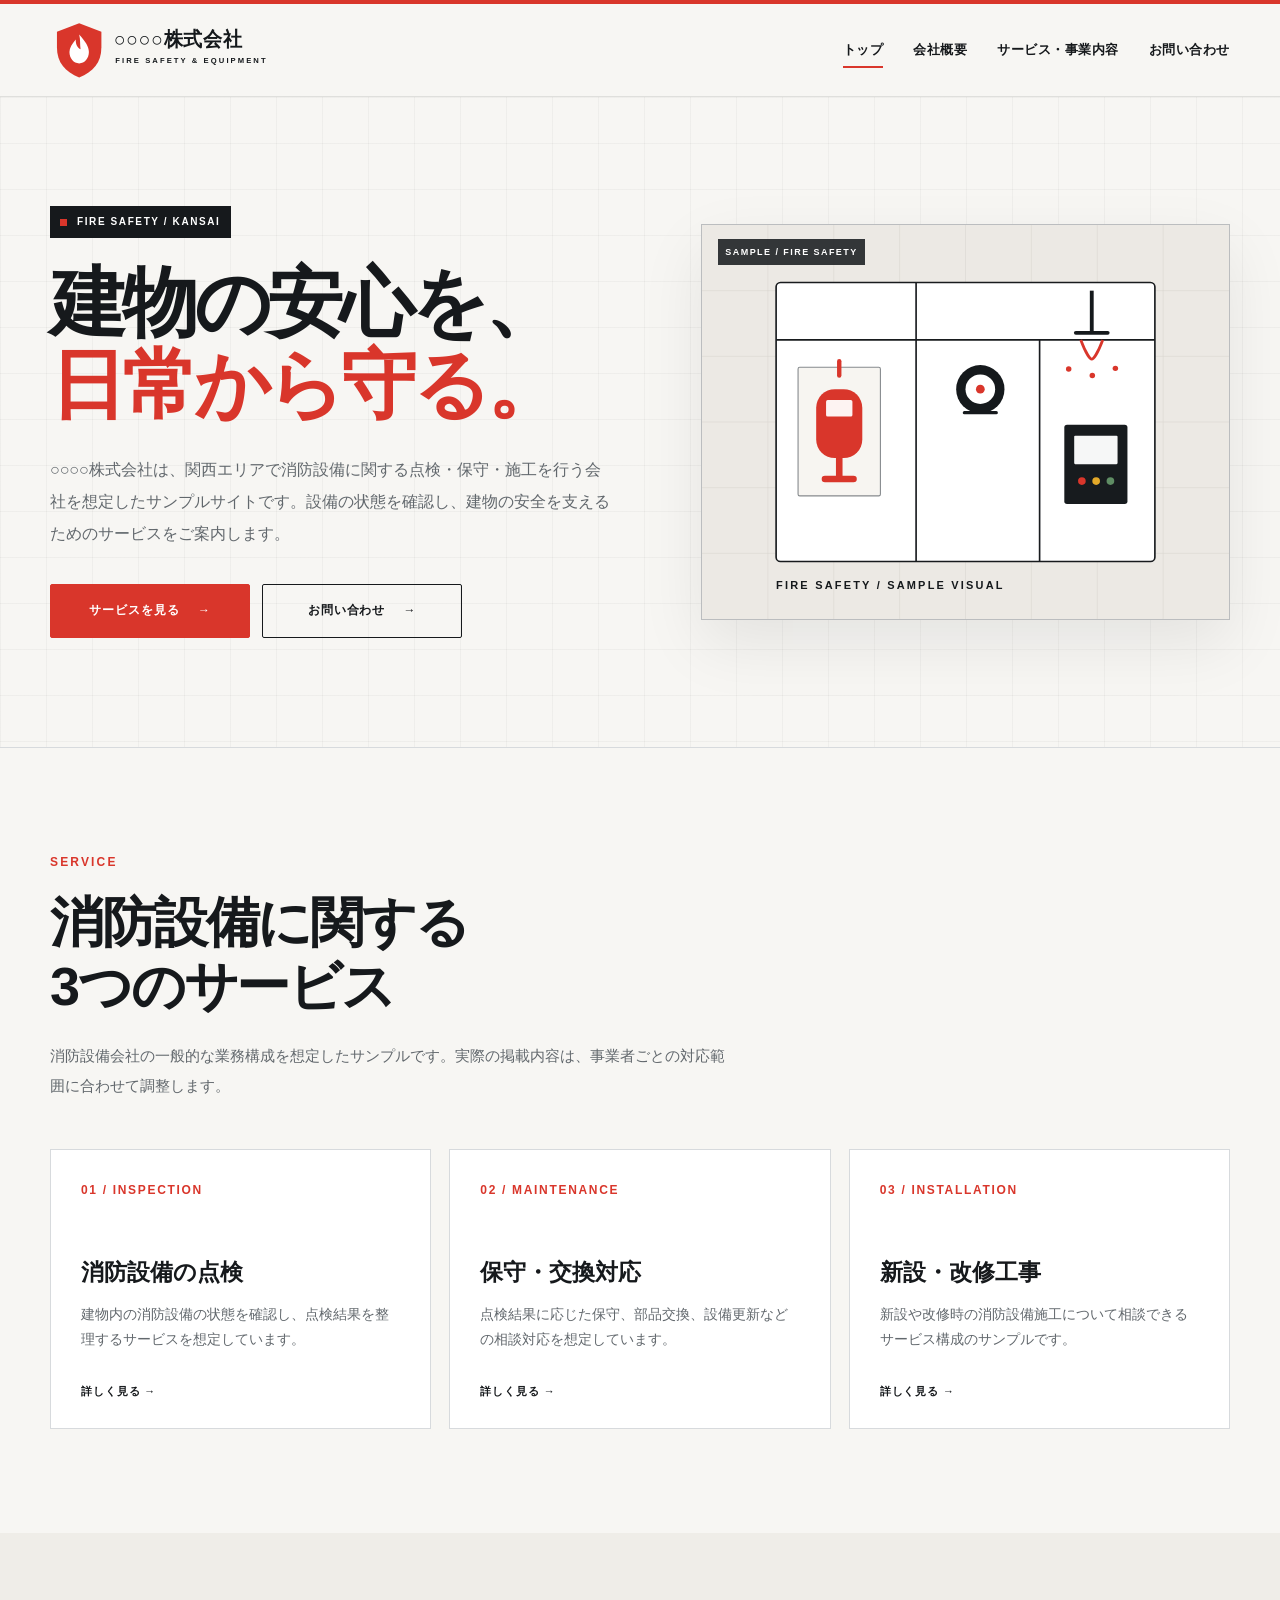
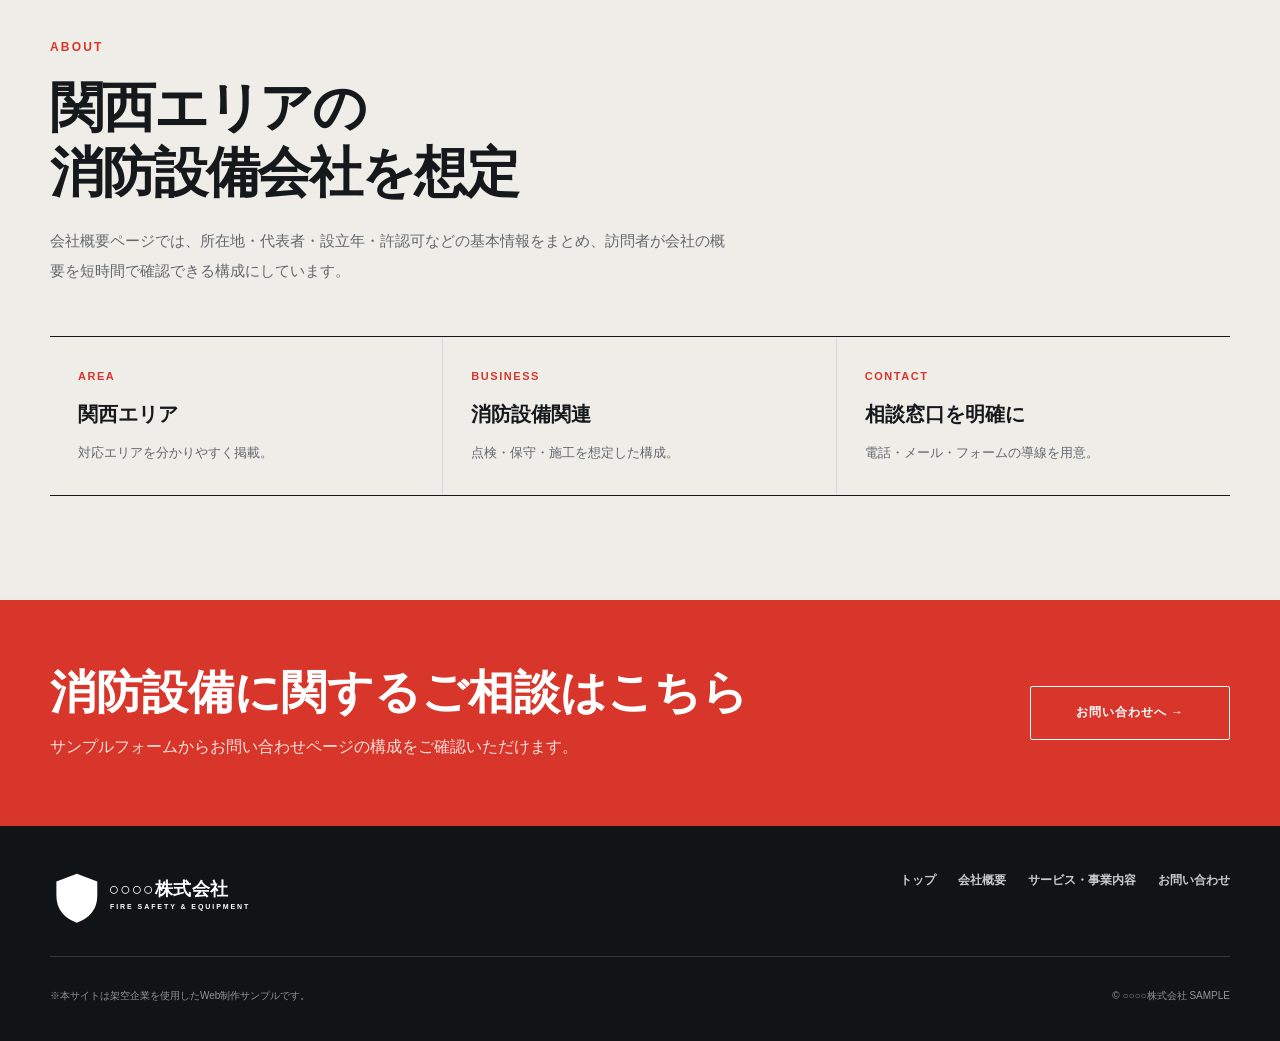
==== index.html @ 4b89620f "消防設備会社サンプルのトップページを作成" ====
<!doctype html>
<html lang="ja">
<head>
  <meta charset="utf-8">
  <meta name="viewport" content="width=device-width, initial-scale=1">
  <meta name="description" content="○○○○株式会社の消防設備会社サンプルサイト。関西エリアを想定した点検・保守・施工サービスをご案内します。">
  <title>○○○○株式会社 | 消防設備サンプルサイト</title>
  <link rel="icon" href="assets/logo.svg" type="image/svg+xml">
  <link rel="stylesheet" href="css/style.css">
</head>
<body id="top">
<header class="site-header">
  <div class="container header-inner">
    <a class="logo" href="index.html"><img src="assets/logo.svg" alt="○○○○株式会社"></a>
    <button class="menu-button" type="button" aria-expanded="false" aria-controls="site-nav">MENU</button>
    <nav id="site-nav" class="site-nav" aria-label="メインナビゲーション">
      <a href="index.html" aria-current="page">トップ</a>
      <a href="about.html">会社概要</a>
      <a href="service.html">サービス・事業内容</a>
      <a href="contact.html">お問い合わせ</a>
    </nav>
  </div>
</header>
<main>
  <section class="hero">
    <div class="container hero-grid">
      <div class="hero-copy">
        <p class="hero-kicker">FIRE SAFETY / KANSAI</p>
        <h1>建物の安心を、<br><em>日常から守る。</em></h1>
        <p class="hero-text">○○○○株式会社は、関西エリアで消防設備に関する点検・保守・施工を行う会社を想定したサンプルサイトです。設備の状態を確認し、建物の安全を支えるためのサービスをご案内します。</p>
        <div class="hero-actions">
          <a class="button button-primary" href="service.html">サービスを見る <span>→</span></a>
          <a class="button" href="contact.html">お問い合わせ <span>→</span></a>
        </div>
      </div>
      <figure class="hero-visual">
        <img src="assets/hero-equipment.svg" alt="消防設備のサンプルイラスト">
      </figure>
    </div>
  </section>

  <section class="section">
    <div class="container">
      <p class="eyebrow">SERVICE</p>
      <h2 class="section-title">消防設備に関する<br>3つのサービス</h2>
      <p class="section-lead">消防設備会社の一般的な業務構成を想定したサンプルです。実際の掲載内容は、事業者ごとの対応範囲に合わせて調整します。</p>
      <div class="card-grid">
        <article class="card">
          <span class="card-number">01 / INSPECTION</span>
          <h3>消防設備の点検</h3>
          <p>建物内の消防設備の状態を確認し、点検結果を整理するサービスを想定しています。</p>
          <a class="card-link" href="service.html">詳しく見る →</a>
        </article>
        <article class="card">
          <span class="card-number">02 / MAINTENANCE</span>
          <h3>保守・交換対応</h3>
          <p>点検結果に応じた保守、部品交換、設備更新などの相談対応を想定しています。</p>
          <a class="card-link" href="service.html">詳しく見る →</a>
        </article>
        <article class="card">
          <span class="card-number">03 / INSTALLATION</span>
          <h3>新設・改修工事</h3>
          <p>新設や改修時の消防設備施工について相談できるサービス構成のサンプルです。</p>
          <a class="card-link" href="service.html">詳しく見る →</a>
        </article>
      </div>
    </div>
  </section>

  <section class="section section-soft">
    <div class="container">
      <p class="eyebrow">ABOUT</p>
      <h2 class="section-title">関西エリアの<br>消防設備会社を想定</h2>
      <p class="section-lead">会社概要ページでは、所在地・代表者・設立年・許認可などの基本情報をまとめ、訪問者が会社の概要を短時間で確認できる構成にしています。</p>
      <div class="feature-strip">
        <div class="feature-item"><span>AREA</span><strong>関西エリア</strong><p>対応エリアを分かりやすく掲載。</p></div>
        <div class="feature-item"><span>BUSINESS</span><strong>消防設備関連</strong><p>点検・保守・施工を想定した構成。</p></div>
        <div class="feature-item"><span>CONTACT</span><strong>相談窓口を明確に</strong><p>電話・メール・フォームの導線を用意。</p></div>
      </div>
    </div>
  </section>

  <section class="cta">
    <div class="container cta-inner">
      <div><h2>消防設備に関するご相談はこちら</h2><p>サンプルフォームからお問い合わせページの構成をご確認いただけます。</p></div>
      <a class="button" href="contact.html">お問い合わせへ →</a>
    </div>
  </section>
</main>
<footer class="site-footer">
  <div class="container">
    <div class="footer-main">
      <a class="footer-logo" href="index.html"><img src="assets/logo.svg" alt="○○○○株式会社"></a>
      <nav class="footer-nav" aria-label="フッターナビ"><a href="index.html">トップ</a><a href="about.html">会社概要</a><a href="service.html">サービス・事業内容</a><a href="contact.html">お問い合わせ</a></nav>
    </div>
    <div class="footer-bottom"><p>※本サイトは架空企業を使用したWeb制作サンプルです。</p><p>© ○○○○株式会社 SAMPLE</p></div>
  </div>
</footer>
<script src="js/main.js"></script>
</body>
</html>
---- css/style.css ----
:root{
  --ink:#16191c;
  --muted:#62686d;
  --line:#d7dadd;
  --paper:#f7f6f3;
  --surface:#ffffff;
  --soft:#efede8;
  --accent:#d9362b;
  --accent-dark:#aa241c;
  --max:1180px;
}
*{box-sizing:border-box}
html{scroll-behavior:smooth}
body{
  margin:0;
  color:var(--ink);
  background:var(--paper);
  font-family:-apple-system,BlinkMacSystemFont,"Segoe UI","Noto Sans JP","Yu Gothic",Meiryo,sans-serif;
  line-height:1.8;
  -webkit-font-smoothing:antialiased;
}
a{color:inherit;text-decoration:none}
img{display:block;max-width:100%}
button,input,textarea{font:inherit}
.container{width:min(calc(100% - 48px),var(--max));margin-inline:auto}
.section{padding:104px 0}
.section-soft{background:var(--soft)}
.eyebrow{margin:0 0 16px;color:var(--accent);font-size:12px;font-weight:800;letter-spacing:.18em;text-transform:uppercase}
.section-title{margin:0;font-size:clamp(32px,4.5vw,54px);line-height:1.2;letter-spacing:-.04em;font-weight:700}
.section-lead{max-width:680px;margin:22px 0 0;color:var(--muted);font-size:15px;line-height:2}
.sample-note{margin:0;padding:10px 14px;border-left:3px solid var(--accent);background:#fff3f1;color:#7b3833;font-size:12px}

/* Header */
.site-header{position:sticky;top:0;z-index:30;background:rgba(247,246,243,.94);backdrop-filter:blur(12px);border-top:4px solid var(--accent);border-bottom:1px solid rgba(22,25,28,.10)}
.header-inner{min-height:92px;display:flex;align-items:center;justify-content:space-between;gap:32px}
.logo img{width:250px;height:auto}
.site-nav{display:flex;align-items:center;gap:30px;font-size:13px;font-weight:700;letter-spacing:.04em}
.site-nav a{position:relative;padding:12px 0}
.site-nav a::after{content:"";position:absolute;left:0;right:0;bottom:6px;height:2px;background:var(--accent);transform:scaleX(0);transform-origin:right;transition:.25s}
.site-nav a:hover::after,.site-nav a[aria-current="page"]::after{transform:scaleX(1);transform-origin:left}
.menu-button{display:none;border:1px solid var(--ink);background:transparent;padding:10px 13px;font-size:12px;font-weight:800;letter-spacing:.12em}

/* Buttons */
.button{display:inline-flex;align-items:center;justify-content:center;gap:18px;min-width:200px;padding:15px 20px;border:1px solid var(--ink);border-radius:2px;background:transparent;font-size:12px;font-weight:800;letter-spacing:.08em;transition:.25s}
.button:hover{transform:translateY(-2px)}
.button-primary{background:var(--accent);border-color:var(--accent);color:#fff}
.button-primary:hover{background:var(--accent-dark)}
.button-dark{background:var(--ink);color:#fff}

/* Home hero */
.hero{position:relative;overflow:hidden;border-bottom:1px solid var(--line)}
.hero::before{content:"";position:absolute;inset:0;background-image:linear-gradient(rgba(22,25,28,.035) 1px,transparent 1px),linear-gradient(90deg,rgba(22,25,28,.035) 1px,transparent 1px);background-size:46px 46px;pointer-events:none}
.hero-grid{position:relative;display:grid;grid-template-columns:minmax(0,1fr) minmax(420px,.9fr);align-items:center;gap:64px;min-height:650px;padding:82px 0}
.hero-copy{max-width:650px}
.hero-kicker{display:inline-flex;align-items:center;gap:10px;margin:0 0 24px;padding:7px 10px;background:var(--ink);color:#fff;font-size:10px;font-weight:800;letter-spacing:.16em}
.hero-kicker::before{content:"";width:7px;height:7px;background:var(--accent)}
.hero h1{margin:0;font-size:clamp(46px,6vw,76px);line-height:1.08;letter-spacing:-.055em}
.hero h1 em{font-style:normal;color:var(--accent)}
.hero-text{max-width:560px;margin:28px 0 34px;color:var(--muted);font-size:16px;line-height:2}
.hero-actions{display:flex;gap:12px;flex-wrap:wrap}
.hero-visual{position:relative;margin:0;border:1px solid #bbbdbf;background:#fff;box-shadow:0 24px 60px rgba(0,0,0,.08)}
.hero-visual::before{content:"SAMPLE / FIRE SAFETY";position:absolute;left:16px;top:14px;z-index:2;padding:5px 7px;background:rgba(22,25,28,.86);color:#fff;font-size:9px;font-weight:800;letter-spacing:.16em}
.hero-visual img{width:100%;aspect-ratio:4/3;object-fit:cover}

/* Cards */
.card-grid{display:grid;grid-template-columns:repeat(3,1fr);gap:18px;margin-top:48px}
.card{position:relative;min-height:280px;padding:30px;background:var(--surface);border:1px solid var(--line);transition:.25s}
.card:hover{transform:translateY(-4px);border-color:#aeb2b5;box-shadow:0 16px 34px rgba(0,0,0,.05)}
.card-number{display:block;margin-bottom:54px;color:var(--accent);font-size:12px;font-weight:900;letter-spacing:.14em}
.card h3{margin:0 0 14px;font-size:23px;line-height:1.4}
.card p{margin:0;color:var(--muted);font-size:14px}
.card-link{position:absolute;left:30px;bottom:26px;font-size:11px;font-weight:800;letter-spacing:.08em}

/* Feature strip */
.feature-strip{display:grid;grid-template-columns:repeat(3,1fr);border-top:1px solid var(--ink);border-bottom:1px solid var(--ink);margin-top:50px}
.feature-item{padding:30px 28px;border-right:1px solid var(--line)}
.feature-item:last-child{border-right:0}
.feature-item span{display:block;margin-bottom:12px;color:var(--accent);font-size:11px;font-weight:800;letter-spacing:.14em}
.feature-item strong{display:block;font-size:20px;line-height:1.5}
.feature-item p{margin:12px 0 0;color:var(--muted);font-size:13px}

/* Page hero */
.page-hero{position:relative;overflow:hidden;padding:92px 0 74px;background:#eceae5;border-bottom:1px solid var(--line)}
.page-hero::after{content:"";position:absolute;right:-60px;top:-120px;width:360px;height:360px;border:70px solid rgba(217,54,43,.10);border-radius:50%}
.page-hero h1{position:relative;z-index:1;margin:0;font-size:clamp(42px,6vw,68px);line-height:1.1;letter-spacing:-.045em}
.page-hero p:last-child{position:relative;z-index:1;max-width:720px;margin:20px 0 0;color:var(--muted)}

/* About */
.about-grid{display:grid;grid-template-columns:.82fr 1.18fr;gap:80px;align-items:start}
.about-message{padding-top:20px}
.about-message h2{margin:0 0 22px;font-size:clamp(30px,4vw,48px);line-height:1.3}
.about-message p{color:var(--muted)}
.company-table{border-top:2px solid var(--ink)}
.company-row{display:grid;grid-template-columns:190px 1fr;gap:24px;padding:20px 12px;border-bottom:1px solid var(--line);font-size:14px}
.company-row dt{color:var(--muted);font-weight:700}
.company-row dd{margin:0;font-weight:600}

/* Service */
.service-list{margin-top:46px;border-top:2px solid var(--ink)}
.service-row{display:grid;grid-template-columns:90px minmax(0,1fr) minmax(240px,.7fr);gap:34px;padding:38px 12px;border-bottom:1px solid var(--line)}
.service-row>span{color:var(--accent);font-size:12px;font-weight:900;letter-spacing:.16em}
.service-row h2{margin:0 0 12px;font-size:28px}
.service-row p{margin:0;color:var(--muted);font-size:14px}
.service-tags{display:flex;flex-wrap:wrap;align-content:flex-start;gap:8px}
.service-tags span{padding:7px 10px;background:#fff;border:1px solid var(--line);font-size:11px;font-weight:700}
.equipment-grid{display:grid;grid-template-columns:repeat(4,1fr);gap:12px;margin-top:34px}
.equipment-item{padding:22px 16px;background:#fff;border:1px solid var(--line);text-align:center;font-size:13px;font-weight:700}

/* Contact */
.contact-grid{display:grid;grid-template-columns:.78fr 1.22fr;gap:72px;align-items:start}
.contact-info{padding:30px;background:var(--ink);color:#fff}
.contact-info h2{margin:0 0 18px;font-size:28px}
.contact-info p{margin:0 0 24px;color:#c9cdd0;font-size:14px}
.contact-data{border-top:1px solid rgba(255,255,255,.25)}
.contact-data div{padding:16px 0;border-bottom:1px solid rgba(255,255,255,.16)}
.contact-data span{display:block;color:#aeb4b7;font-size:10px;font-weight:800;letter-spacing:.14em}
.contact-data strong{display:block;margin-top:4px;font-size:15px}
.contact-form{display:flex;flex-direction:column;gap:20px;padding:34px;background:#fff;border:1px solid var(--line)}
.contact-form label{font-size:13px;font-weight:700}
.contact-form input,.contact-form textarea{width:100%;margin-top:8px;padding:13px 14px;border:1px solid #c7cbce;background:#fafafa;outline:none}
.contact-form input:focus,.contact-form textarea:focus{border-color:var(--accent);box-shadow:0 0 0 3px rgba(217,54,43,.08)}
.form-note{margin:0;color:#7c8286;font-size:11px}

/* CTA / Footer */
.cta{background:var(--accent);color:#fff}
.cta-inner{display:flex;align-items:center;justify-content:space-between;gap:36px;padding:64px 0}
.cta h2{margin:0;font-size:clamp(30px,4vw,46px);line-height:1.25}
.cta p{margin:12px 0 0;color:#ffe2de}
.cta .button{border-color:#fff;color:#fff}
.site-footer{padding:44px 0 26px;background:#111416;color:#fff}
.footer-main{display:flex;align-items:flex-start;justify-content:space-between;gap:42px;padding-bottom:30px;border-bottom:1px solid rgba(255,255,255,.15)}
.footer-logo img{width:230px;filter:brightness(0) invert(1)}
.footer-nav{display:flex;gap:22px;flex-wrap:wrap;color:#c7cbcd;font-size:12px;font-weight:700}
.footer-bottom{display:flex;justify-content:space-between;gap:24px;padding-top:20px;color:#8e9599;font-size:10px}

@media(max-width:980px){
  .hero-grid{grid-template-columns:1fr;gap:44px;min-height:auto}
  .hero-visual{max-width:780px}
  .card-grid{grid-template-columns:1fr}
  .card{min-height:230px}
  .about-grid,.contact-grid{grid-template-columns:1fr;gap:46px}
  .service-row{grid-template-columns:70px 1fr}
  .service-tags{grid-column:2}
  .equipment-grid{grid-template-columns:repeat(2,1fr)}
}
@media(max-width:760px){
  .container{width:min(calc(100% - 28px),var(--max))}
  .section{padding:76px 0}
  .header-inner{min-height:78px}
  .logo img{width:205px}
  .menu-button{display:block}
  .site-nav{display:none;position:absolute;top:78px;left:0;right:0;flex-direction:column;align-items:flex-start;gap:4px;padding:18px 22px 24px;background:#f7f6f3;border-bottom:1px solid var(--line)}
  .site-nav.open{display:flex}
  .site-nav a{width:100%;padding:10px 0}
  .hero-grid{padding:60px 0}
  .hero h1{font-size:clamp(36px,11vw,52px)}
  .hero-text{font-size:14px}
  .hero-actions .button{width:100%}
  .feature-strip{grid-template-columns:1fr}
  .feature-item{border-right:0;border-bottom:1px solid var(--line)}
  .feature-item:last-child{border-bottom:0}
  .page-hero{padding:70px 0 58px}
  .company-row{grid-template-columns:1fr;gap:6px;padding:16px 4px}
  .service-row{grid-template-columns:1fr;gap:10px;padding:30px 4px}
  .service-tags{grid-column:auto}
  .equipment-grid{grid-template-columns:1fr}
  .contact-form{padding:24px 18px}
  .cta-inner{display:block;padding:52px 0}
  .cta .button{margin-top:26px;width:100%}
  .footer-main{display:block}
  .footer-nav{margin-top:26px}
  .footer-bottom{display:block}
  .footer-bottom p{margin:8px 0 0}
}
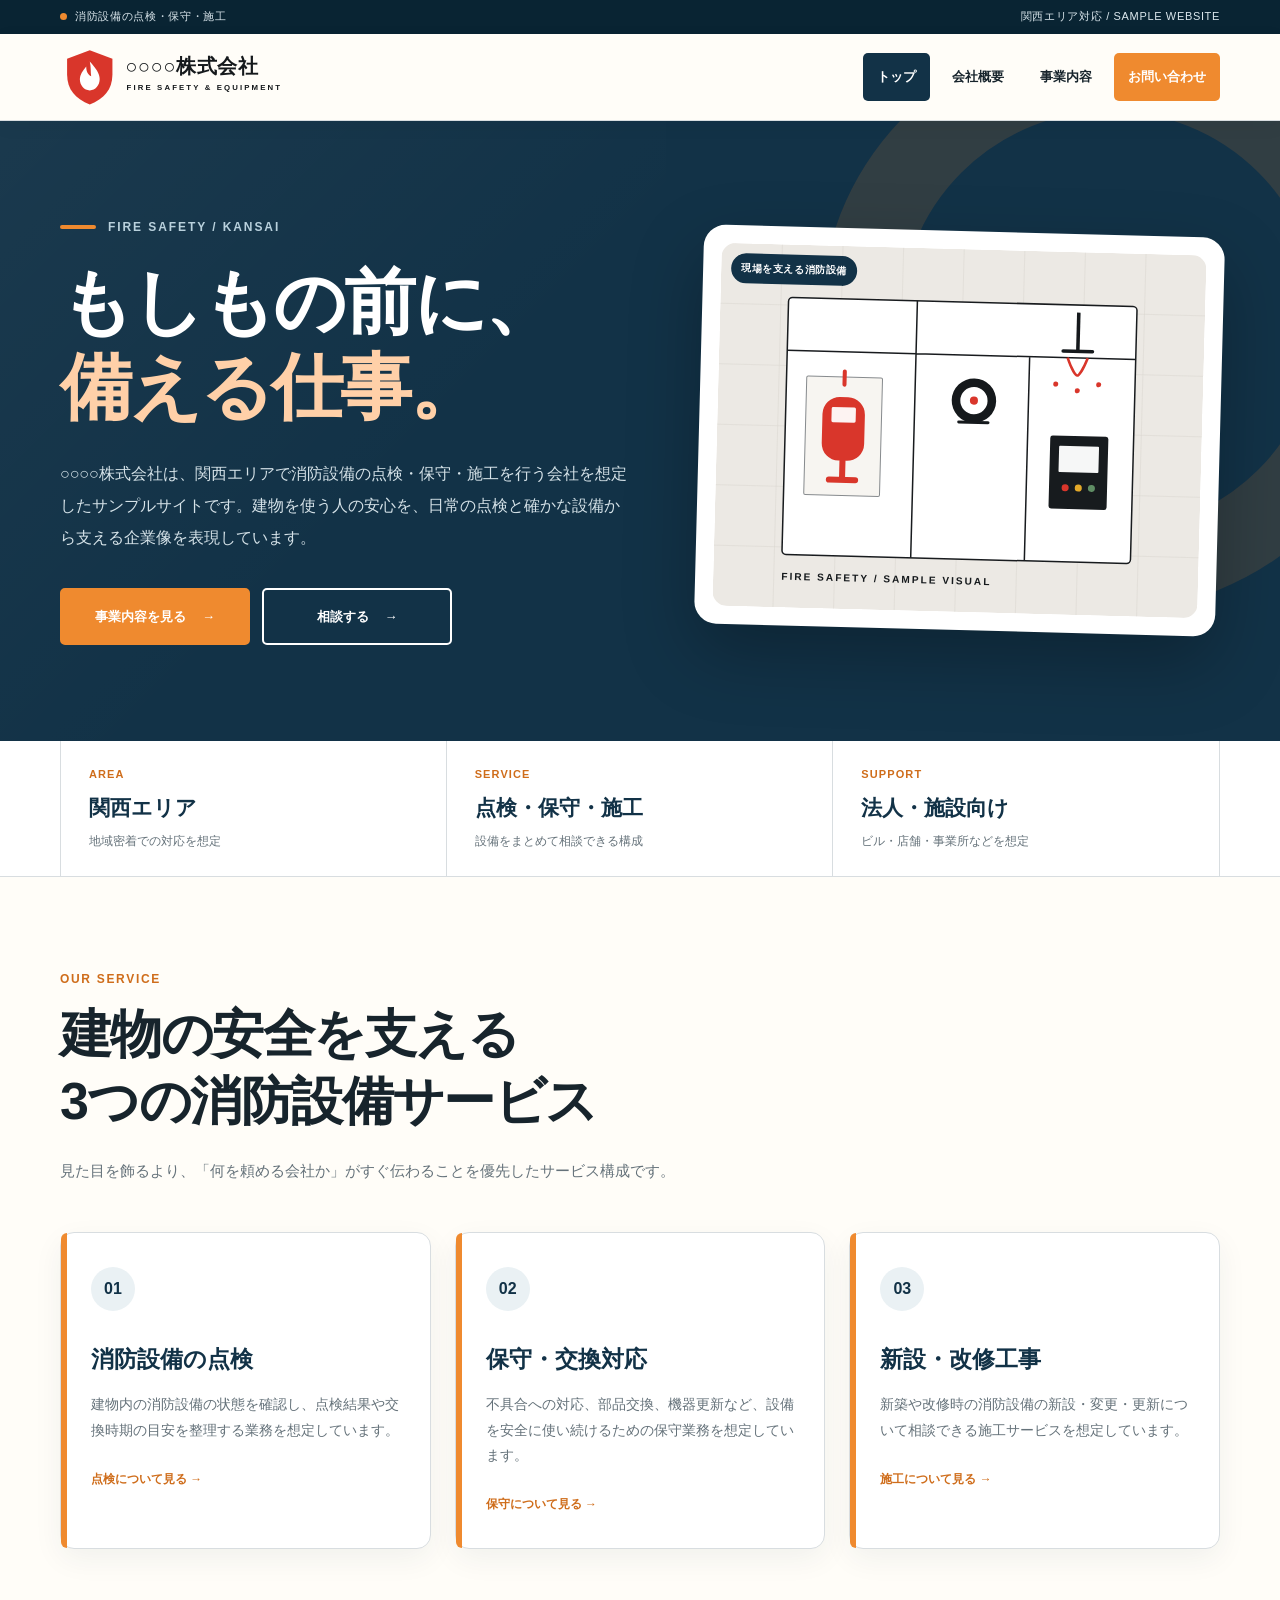
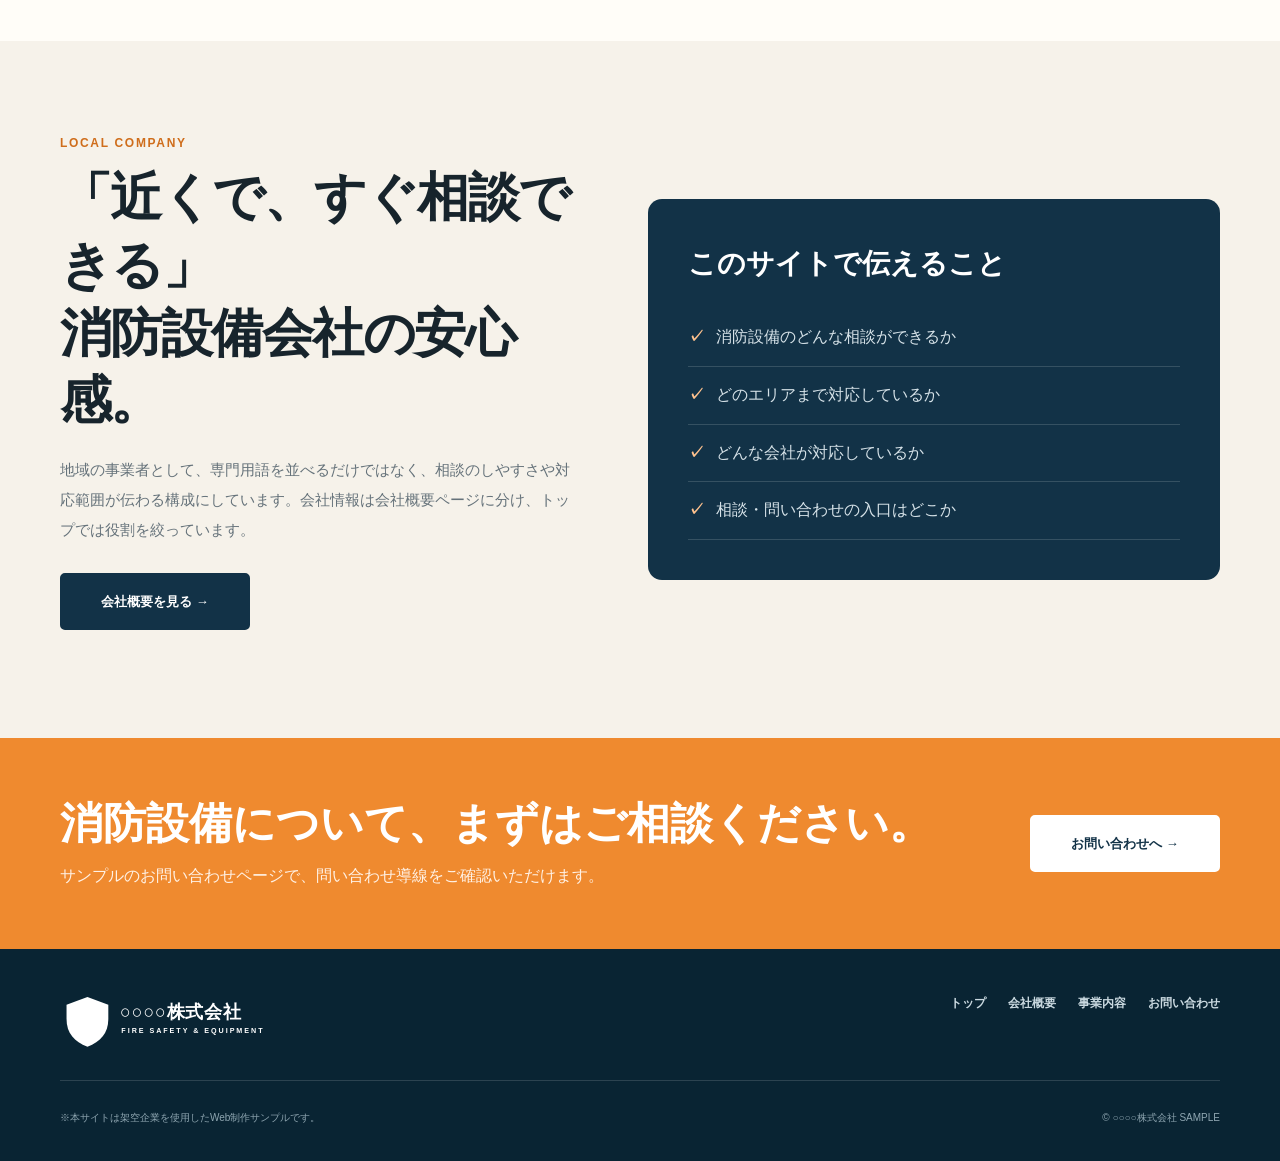
==== commit e258a78c: "消防設備会社向けにトップページ構成を刷新" ====
--- a/index.html
+++ b/index.html
@@ -9,6 +9,7 @@
   <link rel="stylesheet" href="css/style.css">
 </head>
 <body id="top">
+<div class="utility-bar"><div class="container utility-inner"><p class="utility-badge">消防設備の点検・保守・施工</p><p>関西エリア対応 / SAMPLE WEBSITE</p></div></div>
 <header class="site-header">
   <div class="container header-inner">
     <a class="logo" href="index.html"><img src="assets/logo.svg" alt="○○○○株式会社"></a>
@@ -16,7 +17,7 @@
     <nav id="site-nav" class="site-nav" aria-label="メインナビゲーション">
       <a href="index.html" aria-current="page">トップ</a>
       <a href="about.html">会社概要</a>
-      <a href="service.html">サービス・事業内容</a>
+      <a href="service.html">事業内容</a>
       <a href="contact.html">お問い合わせ</a>
     </nav>
   </div>
@@ -26,11 +27,11 @@
     <div class="container hero-grid">
       <div class="hero-copy">
         <p class="hero-kicker">FIRE SAFETY / KANSAI</p>
-        <h1>建物の安心を、<br><em>日常から守る。</em></h1>
-        <p class="hero-text">○○○○株式会社は、関西エリアで消防設備に関する点検・保守・施工を行う会社を想定したサンプルサイトです。設備の状態を確認し、建物の安全を支えるためのサービスをご案内します。</p>
+        <h1>もしもの前に、<br><em>備える仕事。</em></h1>
+        <p class="hero-text">○○○○株式会社は、関西エリアで消防設備の点検・保守・施工を行う会社を想定したサンプルサイトです。建物を使う人の安心を、日常の点検と確かな設備から支える企業像を表現しています。</p>
         <div class="hero-actions">
-          <a class="button button-primary" href="service.html">サービスを見る <span>→</span></a>
-          <a class="button" href="contact.html">お問い合わせ <span>→</span></a>
+          <a class="button button-primary" href="service.html">事業内容を見る <span>→</span></a>
+          <a class="button" href="contact.html">相談する <span>→</span></a>
         </div>
       </div>
       <figure class="hero-visual">
@@ -39,50 +40,50 @@
     </div>
   </section>
 
+  <section class="trust-band">
+    <div class="container trust-grid">
+      <div class="trust-item"><span>AREA</span><strong>関西エリア</strong><p>地域密着での対応を想定</p></div>
+      <div class="trust-item"><span>SERVICE</span><strong>点検・保守・施工</strong><p>設備をまとめて相談できる構成</p></div>
+      <div class="trust-item"><span>SUPPORT</span><strong>法人・施設向け</strong><p>ビル・店舗・事業所などを想定</p></div>
+    </div>
+  </section>
+
   <section class="section">
     <div class="container">
-      <p class="eyebrow">SERVICE</p>
-      <h2 class="section-title">消防設備に関する<br>3つのサービス</h2>
-      <p class="section-lead">消防設備会社の一般的な業務構成を想定したサンプルです。実際の掲載内容は、事業者ごとの対応範囲に合わせて調整します。</p>
-      <div class="card-grid">
-        <article class="card">
-          <span class="card-number">01 / INSPECTION</span>
-          <h3>消防設備の点検</h3>
-          <p>建物内の消防設備の状態を確認し、点検結果を整理するサービスを想定しています。</p>
-          <a class="card-link" href="service.html">詳しく見る →</a>
-        </article>
-        <article class="card">
-          <span class="card-number">02 / MAINTENANCE</span>
-          <h3>保守・交換対応</h3>
-          <p>点検結果に応じた保守、部品交換、設備更新などの相談対応を想定しています。</p>
-          <a class="card-link" href="service.html">詳しく見る →</a>
-        </article>
-        <article class="card">
-          <span class="card-number">03 / INSTALLATION</span>
-          <h3>新設・改修工事</h3>
-          <p>新設や改修時の消防設備施工について相談できるサービス構成のサンプルです。</p>
-          <a class="card-link" href="service.html">詳しく見る →</a>
-        </article>
+      <p class="eyebrow">OUR SERVICE</p>
+      <h2 class="section-title">建物の安全を支える<br>3つの消防設備サービス</h2>
+      <p class="section-lead">見た目を飾るより、「何を頼める会社か」がすぐ伝わることを優先したサービス構成です。</p>
+      <div class="service-cards">
+        <article class="service-card"><span class="service-no">01</span><h3>消防設備の点検</h3><p>建物内の消防設備の状態を確認し、点検結果や交換時期の目安を整理する業務を想定しています。</p><a href="service.html">点検について見る →</a></article>
+        <article class="service-card"><span class="service-no">02</span><h3>保守・交換対応</h3><p>不具合への対応、部品交換、機器更新など、設備を安全に使い続けるための保守業務を想定しています。</p><a href="service.html">保守について見る →</a></article>
+        <article class="service-card"><span class="service-no">03</span><h3>新設・改修工事</h3><p>新築や改修時の消防設備の新設・変更・更新について相談できる施工サービスを想定しています。</p><a href="service.html">施工について見る →</a></article>
       </div>
     </div>
   </section>
 
   <section class="section section-soft">
-    <div class="container">
-      <p class="eyebrow">ABOUT</p>
-      <h2 class="section-title">関西エリアの<br>消防設備会社を想定</h2>
-      <p class="section-lead">会社概要ページでは、所在地・代表者・設立年・許認可などの基本情報をまとめ、訪問者が会社の概要を短時間で確認できる構成にしています。</p>
-      <div class="feature-strip">
-        <div class="feature-item"><span>AREA</span><strong>関西エリア</strong><p>対応エリアを分かりやすく掲載。</p></div>
-        <div class="feature-item"><span>BUSINESS</span><strong>消防設備関連</strong><p>点検・保守・施工を想定した構成。</p></div>
-        <div class="feature-item"><span>CONTACT</span><strong>相談窓口を明確に</strong><p>電話・メール・フォームの導線を用意。</p></div>
+    <div class="container local-grid">
+      <div>
+        <p class="eyebrow">LOCAL COMPANY</p>
+        <h2 class="section-title">「近くで、すぐ相談できる」<br>消防設備会社の安心感。</h2>
+        <p class="section-lead">地域の事業者として、専門用語を並べるだけではなく、相談のしやすさや対応範囲が伝わる構成にしています。会社情報は会社概要ページに分け、トップでは役割を絞っています。</p>
+        <p style="margin-top:28px"><a class="button button-dark" href="about.html">会社概要を見る →</a></p>
       </div>
+      <aside class="local-panel">
+        <h3>このサイトで伝えること</h3>
+        <ul>
+          <li>消防設備のどんな相談ができるか</li>
+          <li>どのエリアまで対応しているか</li>
+          <li>どんな会社が対応しているか</li>
+          <li>相談・問い合わせの入口はどこか</li>
+        </ul>
+      </aside>
     </div>
   </section>
 
   <section class="cta">
     <div class="container cta-inner">
-      <div><h2>消防設備に関するご相談はこちら</h2><p>サンプルフォームからお問い合わせページの構成をご確認いただけます。</p></div>
+      <div><h2>消防設備について、まずはご相談ください。</h2><p>サンプルのお問い合わせページで、問い合わせ導線をご確認いただけます。</p></div>
       <a class="button" href="contact.html">お問い合わせへ →</a>
     </div>
   </section>
@@ -91,7 +92,7 @@
   <div class="container">
     <div class="footer-main">
       <a class="footer-logo" href="index.html"><img src="assets/logo.svg" alt="○○○○株式会社"></a>
-      <nav class="footer-nav" aria-label="フッターナビ"><a href="index.html">トップ</a><a href="about.html">会社概要</a><a href="service.html">サービス・事業内容</a><a href="contact.html">お問い合わせ</a></nav>
+      <nav class="footer-nav" aria-label="フッターナビ"><a href="index.html">トップ</a><a href="about.html">会社概要</a><a href="service.html">事業内容</a><a href="contact.html">お問い合わせ</a></nav>
     </div>
     <div class="footer-bottom"><p>※本サイトは架空企業を使用したWeb制作サンプルです。</p><p>© ○○○○株式会社 SAMPLE</p></div>
   </div>
--- a/css/style.css
+++ b/css/style.css
@@ -1,13 +1,16 @@
 :root{
-  --ink:#16191c;
-  --muted:#62686d;
-  --line:#d7dadd;
-  --paper:#f7f6f3;
-  --surface:#ffffff;
-  --soft:#efede8;
-  --accent:#d9362b;
-  --accent-dark:#aa241c;
-  --max:1180px;
+  --navy:#123247;
+  --navy-deep:#092433;
+  --blue:#1f4a63;
+  --orange:#ef8a2f;
+  --orange-dark:#cf6d1b;
+  --cream:#f6f2ea;
+  --paper:#fffdf8;
+  --sky:#eaf1f4;
+  --ink:#17242c;
+  --muted:#65727a;
+  --line:#d8dde0;
+  --max:1160px;
 }
 *{box-sizing:border-box}
 html{scroll-behavior:smooth}
@@ -15,7 +18,7 @@
   margin:0;
   color:var(--ink);
   background:var(--paper);
-  font-family:-apple-system,BlinkMacSystemFont,"Segoe UI","Noto Sans JP","Yu Gothic",Meiryo,sans-serif;
+  font-family:"Noto Sans JP","Yu Gothic",Meiryo,sans-serif;
   line-height:1.8;
   -webkit-font-smoothing:antialiased;
 }
@@ -23,152 +26,180 @@
 img{display:block;max-width:100%}
 button,input,textarea{font:inherit}
 .container{width:min(calc(100% - 48px),var(--max));margin-inline:auto}
-.section{padding:104px 0}
-.section-soft{background:var(--soft)}
-.eyebrow{margin:0 0 16px;color:var(--accent);font-size:12px;font-weight:800;letter-spacing:.18em;text-transform:uppercase}
-.section-title{margin:0;font-size:clamp(32px,4.5vw,54px);line-height:1.2;letter-spacing:-.04em;font-weight:700}
-.section-lead{max-width:680px;margin:22px 0 0;color:var(--muted);font-size:15px;line-height:2}
-.sample-note{margin:0;padding:10px 14px;border-left:3px solid var(--accent);background:#fff3f1;color:#7b3833;font-size:12px}
-
-/* Header */
-.site-header{position:sticky;top:0;z-index:30;background:rgba(247,246,243,.94);backdrop-filter:blur(12px);border-top:4px solid var(--accent);border-bottom:1px solid rgba(22,25,28,.10)}
-.header-inner{min-height:92px;display:flex;align-items:center;justify-content:space-between;gap:32px}
-.logo img{width:250px;height:auto}
-.site-nav{display:flex;align-items:center;gap:30px;font-size:13px;font-weight:700;letter-spacing:.04em}
-.site-nav a{position:relative;padding:12px 0}
-.site-nav a::after{content:"";position:absolute;left:0;right:0;bottom:6px;height:2px;background:var(--accent);transform:scaleX(0);transform-origin:right;transition:.25s}
-.site-nav a:hover::after,.site-nav a[aria-current="page"]::after{transform:scaleX(1);transform-origin:left}
-.menu-button{display:none;border:1px solid var(--ink);background:transparent;padding:10px 13px;font-size:12px;font-weight:800;letter-spacing:.12em}
+.section{padding:92px 0}
+.section-soft{background:var(--cream)}
+.section-blue{background:var(--sky)}
+.eyebrow{margin:0 0 10px;color:var(--orange-dark);font-size:12px;font-weight:800;letter-spacing:.14em;text-transform:uppercase}
+.section-title{margin:0;font-size:clamp(32px,4.2vw,52px);line-height:1.3;letter-spacing:-.03em;font-weight:800}
+.section-lead{max-width:720px;margin:20px 0 0;color:var(--muted);font-size:15px;line-height:2}
+.sample-note{margin:0;padding:13px 16px;border:1px solid #f0c9a4;border-radius:6px;background:#fff6ee;color:#7a4b26;font-size:12px}
+
+/* Utility + header */
+.utility-bar{background:var(--navy-deep);color:#dbe7ed;font-size:11px;letter-spacing:.06em}
+.utility-inner{min-height:34px;display:flex;align-items:center;justify-content:space-between;gap:20px}
+.utility-inner p{margin:0}
+.utility-badge{display:inline-flex;align-items:center;gap:8px}
+.utility-badge::before{content:"";width:7px;height:7px;border-radius:50%;background:var(--orange)}
+.site-header{position:sticky;top:0;z-index:30;background:rgba(255,253,248,.97);border-bottom:1px solid var(--line);box-shadow:0 5px 18px rgba(9,36,51,.05)}
+.header-inner{min-height:86px;display:flex;align-items:center;justify-content:space-between;gap:32px}
+.logo img{width:255px;height:auto}
+.site-nav{display:flex;align-items:center;gap:8px;font-size:13px;font-weight:700}
+.site-nav a{padding:12px 14px;border-radius:5px;transition:.2s}
+.site-nav a:hover{background:var(--sky);color:var(--navy)}
+.site-nav a[aria-current="page"]{background:var(--navy);color:#fff}
+.site-nav a:last-child{background:var(--orange);color:#fff}
+.site-nav a:last-child:hover{background:var(--orange-dark)}
+.menu-button{display:none;border:0;border-radius:4px;background:var(--navy);color:#fff;padding:10px 13px;font-size:12px;font-weight:800;letter-spacing:.1em}
 
 /* Buttons */
-.button{display:inline-flex;align-items:center;justify-content:center;gap:18px;min-width:200px;padding:15px 20px;border:1px solid var(--ink);border-radius:2px;background:transparent;font-size:12px;font-weight:800;letter-spacing:.08em;transition:.25s}
-.button:hover{transform:translateY(-2px)}
-.button-primary{background:var(--accent);border-color:var(--accent);color:#fff}
-.button-primary:hover{background:var(--accent-dark)}
-.button-dark{background:var(--ink);color:#fff}
+.button{display:inline-flex;align-items:center;justify-content:center;gap:16px;min-width:190px;padding:15px 20px;border:2px solid var(--navy);border-radius:5px;background:#fff;color:var(--navy);font-size:13px;font-weight:800;transition:.2s}
+.button:hover{transform:translateY(-2px);box-shadow:0 8px 20px rgba(18,50,71,.10)}
+.button-primary{background:var(--orange);border-color:var(--orange);color:#fff}
+.button-primary:hover{background:var(--orange-dark);border-color:var(--orange-dark)}
+.button-dark{background:var(--navy);color:#fff}
 
 /* Home hero */
-.hero{position:relative;overflow:hidden;border-bottom:1px solid var(--line)}
-.hero::before{content:"";position:absolute;inset:0;background-image:linear-gradient(rgba(22,25,28,.035) 1px,transparent 1px),linear-gradient(90deg,rgba(22,25,28,.035) 1px,transparent 1px);background-size:46px 46px;pointer-events:none}
-.hero-grid{position:relative;display:grid;grid-template-columns:minmax(0,1fr) minmax(420px,.9fr);align-items:center;gap:64px;min-height:650px;padding:82px 0}
+.hero{position:relative;overflow:hidden;background:var(--navy);color:#fff}
+.hero::before{content:"";position:absolute;inset:0 48% 0 0;background:linear-gradient(135deg,rgba(255,255,255,.035),transparent 60%)}
+.hero::after{content:"";position:absolute;right:-120px;top:-90px;width:420px;height:420px;border:80px solid rgba(239,138,47,.14);border-radius:50%}
+.hero-grid{position:relative;z-index:1;display:grid;grid-template-columns:minmax(0,1.05fr) minmax(420px,.95fr);align-items:center;gap:64px;min-height:620px;padding:72px 0}
 .hero-copy{max-width:650px}
-.hero-kicker{display:inline-flex;align-items:center;gap:10px;margin:0 0 24px;padding:7px 10px;background:var(--ink);color:#fff;font-size:10px;font-weight:800;letter-spacing:.16em}
-.hero-kicker::before{content:"";width:7px;height:7px;background:var(--accent)}
-.hero h1{margin:0;font-size:clamp(46px,6vw,76px);line-height:1.08;letter-spacing:-.055em}
-.hero h1 em{font-style:normal;color:var(--accent)}
-.hero-text{max-width:560px;margin:28px 0 34px;color:var(--muted);font-size:16px;line-height:2}
+.hero-kicker{display:flex;align-items:center;gap:12px;margin:0 0 22px;color:#b9d1dd;font-size:12px;font-weight:800;letter-spacing:.16em}
+.hero-kicker::before{content:"";width:36px;height:4px;background:var(--orange);border-radius:4px}
+.hero h1{margin:0;font-size:clamp(44px,5.8vw,72px);line-height:1.18;letter-spacing:-.04em}
+.hero h1 em{font-style:normal;color:#ffd0a8}
+.hero-text{max-width:610px;margin:28px 0 34px;color:#d5e2e8;font-size:16px;line-height:2}
 .hero-actions{display:flex;gap:12px;flex-wrap:wrap}
-.hero-visual{position:relative;margin:0;border:1px solid #bbbdbf;background:#fff;box-shadow:0 24px 60px rgba(0,0,0,.08)}
-.hero-visual::before{content:"SAMPLE / FIRE SAFETY";position:absolute;left:16px;top:14px;z-index:2;padding:5px 7px;background:rgba(22,25,28,.86);color:#fff;font-size:9px;font-weight:800;letter-spacing:.16em}
-.hero-visual img{width:100%;aspect-ratio:4/3;object-fit:cover}
-
-/* Cards */
-.card-grid{display:grid;grid-template-columns:repeat(3,1fr);gap:18px;margin-top:48px}
-.card{position:relative;min-height:280px;padding:30px;background:var(--surface);border:1px solid var(--line);transition:.25s}
-.card:hover{transform:translateY(-4px);border-color:#aeb2b5;box-shadow:0 16px 34px rgba(0,0,0,.05)}
-.card-number{display:block;margin-bottom:54px;color:var(--accent);font-size:12px;font-weight:900;letter-spacing:.14em}
-.card h3{margin:0 0 14px;font-size:23px;line-height:1.4}
-.card p{margin:0;color:var(--muted);font-size:14px}
-.card-link{position:absolute;left:30px;bottom:26px;font-size:11px;font-weight:800;letter-spacing:.08em}
-
-/* Feature strip */
-.feature-strip{display:grid;grid-template-columns:repeat(3,1fr);border-top:1px solid var(--ink);border-bottom:1px solid var(--ink);margin-top:50px}
-.feature-item{padding:30px 28px;border-right:1px solid var(--line)}
-.feature-item:last-child{border-right:0}
-.feature-item span{display:block;margin-bottom:12px;color:var(--accent);font-size:11px;font-weight:800;letter-spacing:.14em}
-.feature-item strong{display:block;font-size:20px;line-height:1.5}
-.feature-item p{margin:12px 0 0;color:var(--muted);font-size:13px}
+.hero .button:not(.button-primary){background:transparent;border-color:#fff;color:#fff}
+.hero-visual{position:relative;margin:0;padding:18px;border-radius:22px;background:#fff;box-shadow:0 28px 70px rgba(0,0,0,.26);transform:rotate(1.5deg)}
+.hero-visual::before{content:"現場を支える消防設備";position:absolute;left:28px;top:28px;z-index:2;padding:6px 10px;border-radius:999px;background:var(--navy);color:#fff;font-size:10px;font-weight:800;letter-spacing:.06em}
+.hero-visual img{width:100%;aspect-ratio:4/3;object-fit:cover;border-radius:14px}
+
+/* Trust band */
+.trust-band{background:#fff;border-bottom:1px solid var(--line)}
+.trust-grid{display:grid;grid-template-columns:repeat(3,1fr)}
+.trust-item{padding:24px 28px;border-right:1px solid var(--line)}
+.trust-item:first-child{border-left:1px solid var(--line)}
+.trust-item span{display:block;color:var(--orange-dark);font-size:11px;font-weight:900;letter-spacing:.1em}
+.trust-item strong{display:block;margin-top:4px;color:var(--navy);font-size:21px}
+.trust-item p{margin:4px 0 0;color:var(--muted);font-size:12px}
+
+/* Services */
+.service-cards{display:grid;grid-template-columns:repeat(3,1fr);gap:24px;margin-top:46px}
+.service-card{position:relative;padding:34px 30px 30px;border-radius:14px;background:#fff;border:1px solid var(--line);box-shadow:0 10px 30px rgba(18,50,71,.06)}
+.service-card::before{content:"";position:absolute;left:0;top:0;bottom:0;width:6px;border-radius:14px 0 0 14px;background:var(--orange)}
+.service-card .service-no{display:inline-flex;align-items:center;justify-content:center;width:44px;height:44px;margin-bottom:28px;border-radius:50%;background:var(--sky);color:var(--navy);font-weight:900}
+.service-card h3{margin:0 0 12px;color:var(--navy);font-size:23px}
+.service-card p{margin:0;color:var(--muted);font-size:14px}
+.service-card a{display:inline-flex;margin-top:26px;color:var(--orange-dark);font-size:12px;font-weight:800}
+
+/* Company intro */
+.local-grid{display:grid;grid-template-columns:minmax(0,.95fr) minmax(0,1.05fr);gap:70px;align-items:center}
+.local-panel{padding:40px;border-radius:14px;background:var(--navy);color:#fff}
+.local-panel h3{margin:0 0 20px;font-size:28px}
+.local-panel ul{list-style:none;margin:0;padding:0}
+.local-panel li{display:flex;gap:12px;padding:14px 0;border-bottom:1px solid rgba(255,255,255,.15);color:#d6e2e8}
+.local-panel li::before{content:"✓";color:#ffc28e;font-weight:900}
 
 /* Page hero */
-.page-hero{position:relative;overflow:hidden;padding:92px 0 74px;background:#eceae5;border-bottom:1px solid var(--line)}
-.page-hero::after{content:"";position:absolute;right:-60px;top:-120px;width:360px;height:360px;border:70px solid rgba(217,54,43,.10);border-radius:50%}
-.page-hero h1{position:relative;z-index:1;margin:0;font-size:clamp(42px,6vw,68px);line-height:1.1;letter-spacing:-.045em}
-.page-hero p:last-child{position:relative;z-index:1;max-width:720px;margin:20px 0 0;color:var(--muted)}
+.page-hero{position:relative;overflow:hidden;padding:78px 0 62px;background:var(--navy);color:#fff}
+.page-hero::before{content:"";position:absolute;right:-70px;bottom:-160px;width:340px;height:340px;border-radius:50%;background:rgba(239,138,47,.13)}
+.page-hero .container{position:relative;z-index:1}
+.page-hero .eyebrow{color:#ffc28e}
+.page-hero h1{margin:0;font-size:clamp(40px,5.7vw,64px);line-height:1.2;letter-spacing:-.035em}
+.page-hero p:last-child{max-width:740px;margin:18px 0 0;color:#d7e3e9}
 
 /* About */
-.about-grid{display:grid;grid-template-columns:.82fr 1.18fr;gap:80px;align-items:start}
-.about-message{padding-top:20px}
-.about-message h2{margin:0 0 22px;font-size:clamp(30px,4vw,48px);line-height:1.3}
-.about-message p{color:var(--muted)}
-.company-table{border-top:2px solid var(--ink)}
-.company-row{display:grid;grid-template-columns:190px 1fr;gap:24px;padding:20px 12px;border-bottom:1px solid var(--line);font-size:14px}
-.company-row dt{color:var(--muted);font-weight:700}
-.company-row dd{margin:0;font-weight:600}
-
-/* Service */
-.service-list{margin-top:46px;border-top:2px solid var(--ink)}
-.service-row{display:grid;grid-template-columns:90px minmax(0,1fr) minmax(240px,.7fr);gap:34px;padding:38px 12px;border-bottom:1px solid var(--line)}
-.service-row>span{color:var(--accent);font-size:12px;font-weight:900;letter-spacing:.16em}
-.service-row h2{margin:0 0 12px;font-size:28px}
+.about-grid{display:grid;grid-template-columns:.82fr 1.18fr;gap:72px;align-items:start}
+.about-message{padding:34px;border-radius:14px;background:var(--cream);border-left:7px solid var(--orange)}
+.about-message h2{margin:0 0 20px;color:var(--navy);font-size:clamp(30px,4vw,46px);line-height:1.35}
+.about-message p{margin:0;color:var(--muted)}
+.company-table{margin:0;border-top:3px solid var(--navy)}
+.company-row{display:grid;grid-template-columns:180px 1fr;gap:24px;padding:19px 14px;border-bottom:1px solid var(--line);font-size:14px}
+.company-row:nth-child(even){background:#fbfaf6}
+.company-row dt{color:var(--navy);font-weight:800}
+.company-row dd{margin:0}
+
+/* Service detail */
+.service-list{display:grid;gap:20px;margin-top:40px}
+.service-row{display:grid;grid-template-columns:72px minmax(0,1fr) minmax(220px,.55fr);gap:30px;padding:32px;border-radius:12px;background:#fff;border:1px solid var(--line);box-shadow:0 8px 24px rgba(18,50,71,.04)}
+.service-row>span{display:flex;align-items:center;justify-content:center;width:52px;height:52px;border-radius:50%;background:var(--navy);color:#fff;font-size:13px;font-weight:900}
+.service-row h2{margin:0 0 10px;color:var(--navy);font-size:27px}
 .service-row p{margin:0;color:var(--muted);font-size:14px}
 .service-tags{display:flex;flex-wrap:wrap;align-content:flex-start;gap:8px}
-.service-tags span{padding:7px 10px;background:#fff;border:1px solid var(--line);font-size:11px;font-weight:700}
-.equipment-grid{display:grid;grid-template-columns:repeat(4,1fr);gap:12px;margin-top:34px}
-.equipment-item{padding:22px 16px;background:#fff;border:1px solid var(--line);text-align:center;font-size:13px;font-weight:700}
+.service-tags span{padding:7px 10px;border-radius:999px;background:var(--sky);color:var(--navy);font-size:11px;font-weight:800}
+.equipment-grid{display:grid;grid-template-columns:repeat(4,1fr);gap:14px;margin-top:34px}
+.equipment-item{position:relative;padding:24px 16px 24px 22px;border-radius:10px;background:#fff;border:1px solid var(--line);color:var(--navy);font-size:13px;font-weight:800}
+.equipment-item::before{content:"";position:absolute;left:10px;top:50%;width:5px;height:5px;border-radius:50%;background:var(--orange);transform:translateY(-50%)}
 
 /* Contact */
-.contact-grid{display:grid;grid-template-columns:.78fr 1.22fr;gap:72px;align-items:start}
-.contact-info{padding:30px;background:var(--ink);color:#fff}
-.contact-info h2{margin:0 0 18px;font-size:28px}
-.contact-info p{margin:0 0 24px;color:#c9cdd0;font-size:14px}
-.contact-data{border-top:1px solid rgba(255,255,255,.25)}
-.contact-data div{padding:16px 0;border-bottom:1px solid rgba(255,255,255,.16)}
-.contact-data span{display:block;color:#aeb4b7;font-size:10px;font-weight:800;letter-spacing:.14em}
+.contact-grid{display:grid;grid-template-columns:.78fr 1.22fr;gap:52px;align-items:start}
+.contact-info{padding:34px;border-radius:14px;background:var(--navy);color:#fff;box-shadow:0 18px 44px rgba(18,50,71,.16)}
+.contact-info h2{margin:0 0 16px;font-size:28px}
+.contact-info p{margin:0 0 24px;color:#ccdae1;font-size:14px}
+.contact-data{border-top:1px solid rgba(255,255,255,.22)}
+.contact-data div{padding:16px 0;border-bottom:1px solid rgba(255,255,255,.14)}
+.contact-data span{display:block;color:#f6b277;font-size:10px;font-weight:900;letter-spacing:.12em}
 .contact-data strong{display:block;margin-top:4px;font-size:15px}
-.contact-form{display:flex;flex-direction:column;gap:20px;padding:34px;background:#fff;border:1px solid var(--line)}
-.contact-form label{font-size:13px;font-weight:700}
-.contact-form input,.contact-form textarea{width:100%;margin-top:8px;padding:13px 14px;border:1px solid #c7cbce;background:#fafafa;outline:none}
-.contact-form input:focus,.contact-form textarea:focus{border-color:var(--accent);box-shadow:0 0 0 3px rgba(217,54,43,.08)}
-.form-note{margin:0;color:#7c8286;font-size:11px}
-
-/* CTA / Footer */
-.cta{background:var(--accent);color:#fff}
-.cta-inner{display:flex;align-items:center;justify-content:space-between;gap:36px;padding:64px 0}
-.cta h2{margin:0;font-size:clamp(30px,4vw,46px);line-height:1.25}
-.cta p{margin:12px 0 0;color:#ffe2de}
-.cta .button{border-color:#fff;color:#fff}
-.site-footer{padding:44px 0 26px;background:#111416;color:#fff}
-.footer-main{display:flex;align-items:flex-start;justify-content:space-between;gap:42px;padding-bottom:30px;border-bottom:1px solid rgba(255,255,255,.15)}
-.footer-logo img{width:230px;filter:brightness(0) invert(1)}
-.footer-nav{display:flex;gap:22px;flex-wrap:wrap;color:#c7cbcd;font-size:12px;font-weight:700}
-.footer-bottom{display:flex;justify-content:space-between;gap:24px;padding-top:20px;color:#8e9599;font-size:10px}
+.contact-form{display:flex;flex-direction:column;gap:20px;padding:34px;border-radius:14px;background:#fff;border:1px solid var(--line);box-shadow:0 10px 30px rgba(18,50,71,.05)}
+.contact-form label{font-size:13px;font-weight:800;color:var(--navy)}
+.contact-form input,.contact-form textarea{width:100%;margin-top:8px;padding:13px 14px;border:1px solid #cbd4d9;border-radius:6px;background:#fbfcfc;color:var(--ink);outline:none}
+.contact-form input:focus,.contact-form textarea:focus{border-color:var(--orange);box-shadow:0 0 0 3px rgba(239,138,47,.12)}
+.form-note{margin:0;color:#7c878e;font-size:11px}
+
+/* CTA + footer */
+.cta{background:var(--orange);color:#fff}
+.cta-inner{display:flex;align-items:center;justify-content:space-between;gap:36px;padding:58px 0}
+.cta h2{margin:0;font-size:clamp(28px,3.8vw,43px);line-height:1.3}
+.cta p{margin:10px 0 0;color:#fff1e5}
+.cta .button{background:#fff;border-color:#fff;color:var(--navy)}
+.site-footer{padding:44px 0 24px;background:var(--navy-deep);color:#fff}
+.footer-main{display:flex;align-items:flex-start;justify-content:space-between;gap:42px;padding-bottom:30px;border-bottom:1px solid rgba(255,255,255,.14)}
+.footer-logo img{width:235px;filter:brightness(0) invert(1)}
+.footer-nav{display:flex;gap:22px;flex-wrap:wrap;color:#cad9e0;font-size:12px;font-weight:700}
+.footer-nav a:hover{color:#fff}
+.footer-bottom{display:flex;justify-content:space-between;gap:24px;padding-top:18px;color:#8fa6b1;font-size:10px}
 
 @media(max-width:980px){
-  .hero-grid{grid-template-columns:1fr;gap:44px;min-height:auto}
-  .hero-visual{max-width:780px}
-  .card-grid{grid-template-columns:1fr}
-  .card{min-height:230px}
-  .about-grid,.contact-grid{grid-template-columns:1fr;gap:46px}
+  .hero-grid{grid-template-columns:1fr;gap:40px;min-height:auto}
+  .hero-visual{max-width:760px;transform:none}
+  .service-cards{grid-template-columns:1fr}
+  .local-grid,.about-grid,.contact-grid{grid-template-columns:1fr;gap:40px}
   .service-row{grid-template-columns:70px 1fr}
   .service-tags{grid-column:2}
   .equipment-grid{grid-template-columns:repeat(2,1fr)}
 }
 @media(max-width:760px){
   .container{width:min(calc(100% - 28px),var(--max))}
-  .section{padding:76px 0}
-  .header-inner{min-height:78px}
+  .section{padding:70px 0}
+  .utility-inner{min-height:30px;font-size:10px}
+  .utility-inner p:last-child{display:none}
+  .header-inner{min-height:74px}
   .logo img{width:205px}
   .menu-button{display:block}
-  .site-nav{display:none;position:absolute;top:78px;left:0;right:0;flex-direction:column;align-items:flex-start;gap:4px;padding:18px 22px 24px;background:#f7f6f3;border-bottom:1px solid var(--line)}
+  .site-nav{display:none;position:absolute;top:104px;left:0;right:0;flex-direction:column;align-items:stretch;gap:4px;padding:18px 18px 22px;background:#fffdf8;border-bottom:1px solid var(--line);box-shadow:0 14px 24px rgba(9,36,51,.08)}
   .site-nav.open{display:flex}
-  .site-nav a{width:100%;padding:10px 0}
-  .hero-grid{padding:60px 0}
-  .hero h1{font-size:clamp(36px,11vw,52px)}
+  .site-nav a{width:100%;padding:11px 12px}
+  .hero-grid{padding:54px 0}
+  .hero h1{font-size:clamp(35px,10.5vw,50px)}
   .hero-text{font-size:14px}
   .hero-actions .button{width:100%}
-  .feature-strip{grid-template-columns:1fr}
-  .feature-item{border-right:0;border-bottom:1px solid var(--line)}
-  .feature-item:last-child{border-bottom:0}
-  .page-hero{padding:70px 0 58px}
-  .company-row{grid-template-columns:1fr;gap:6px;padding:16px 4px}
-  .service-row{grid-template-columns:1fr;gap:10px;padding:30px 4px}
+  .hero-visual{padding:10px;border-radius:14px}
+  .hero-visual img{border-radius:9px}
+  .trust-grid{grid-template-columns:1fr}
+  .trust-item,.trust-item:first-child{border-left:0;border-right:0;border-bottom:1px solid var(--line)}
+  .service-card{padding:30px 24px 26px}
+  .local-panel{padding:28px 22px}
+  .page-hero{padding:62px 0 50px}
+  .company-row{grid-template-columns:1fr;gap:5px;padding:16px 6px}
+  .service-row{grid-template-columns:1fr;gap:14px;padding:24px 20px}
   .service-tags{grid-column:auto}
   .equipment-grid{grid-template-columns:1fr}
   .contact-form{padding:24px 18px}
-  .cta-inner{display:block;padding:52px 0}
-  .cta .button{margin-top:26px;width:100%}
+  .cta-inner{display:block;padding:48px 0}
+  .cta .button{margin-top:24px;width:100%}
   .footer-main{display:block}
-  .footer-nav{margin-top:26px}
+  .footer-nav{margin-top:24px}
   .footer-bottom{display:block}
   .footer-bottom p{margin:8px 0 0}
 }
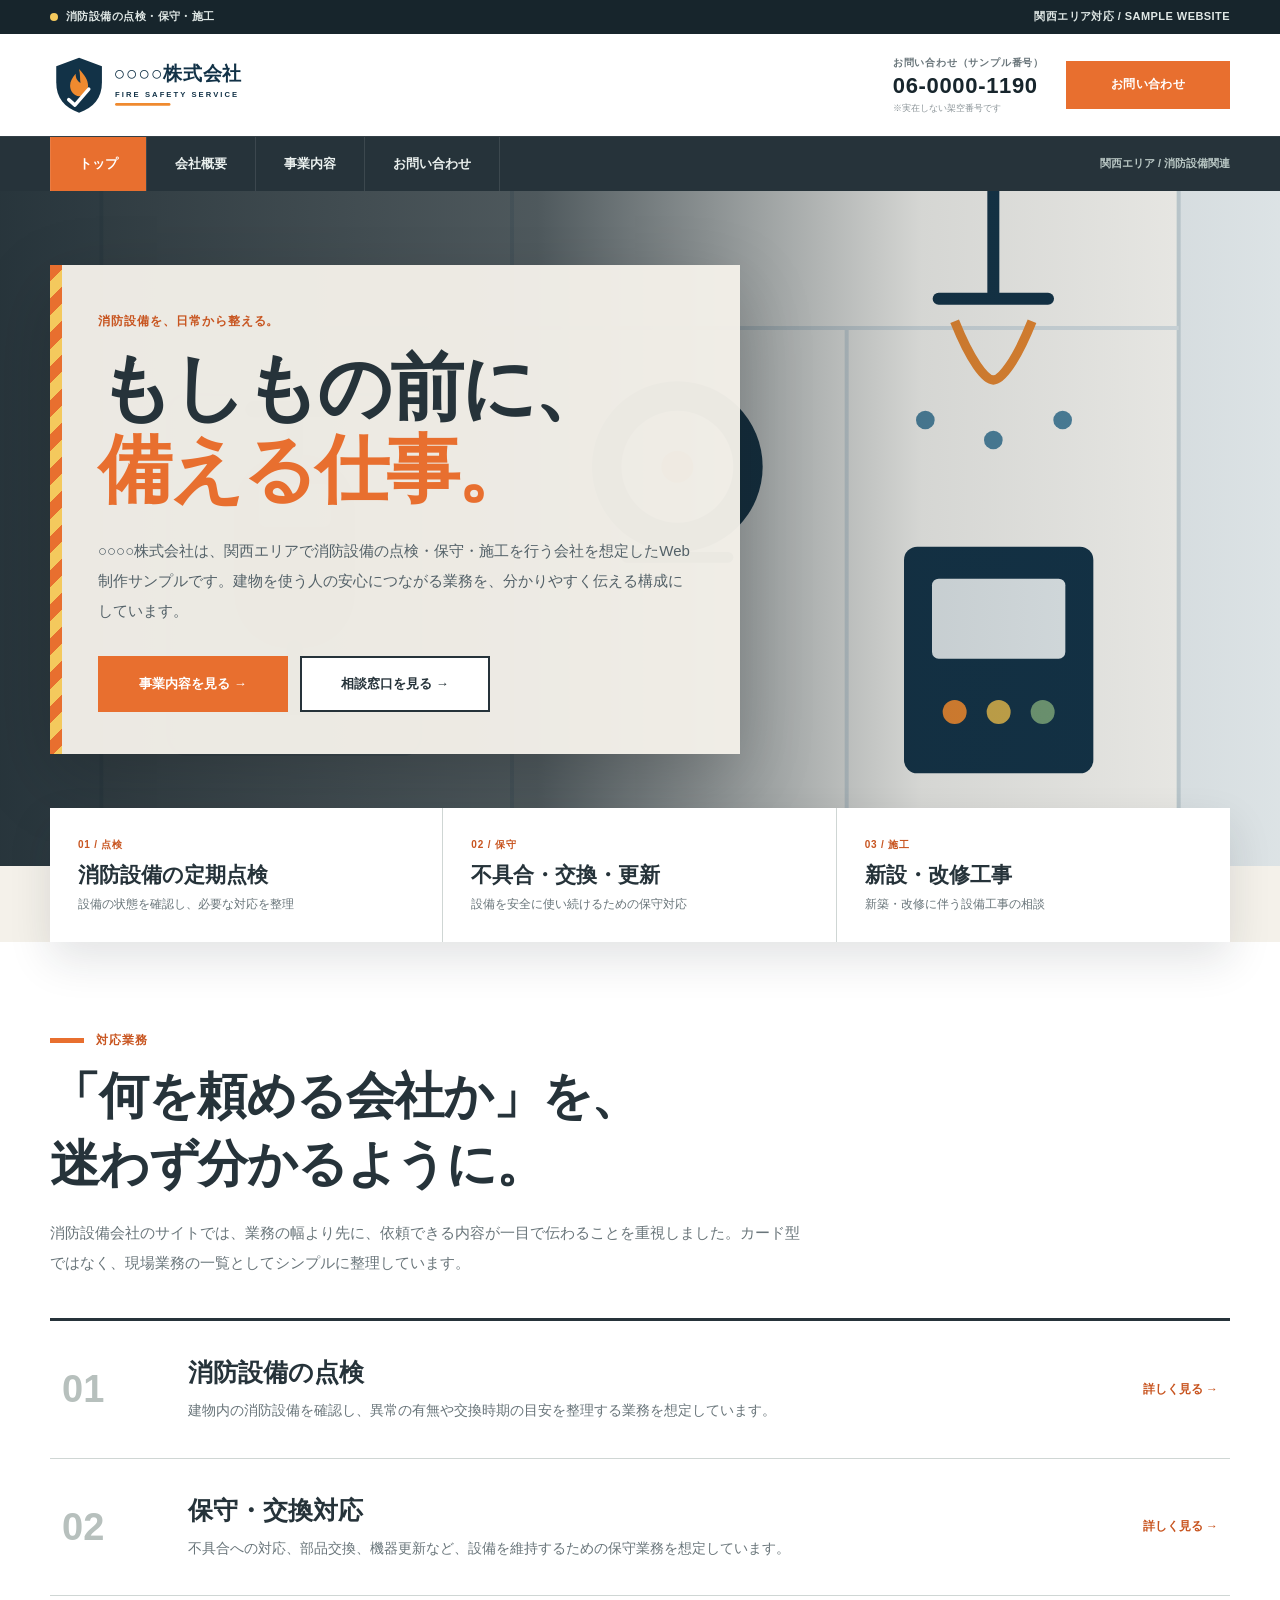
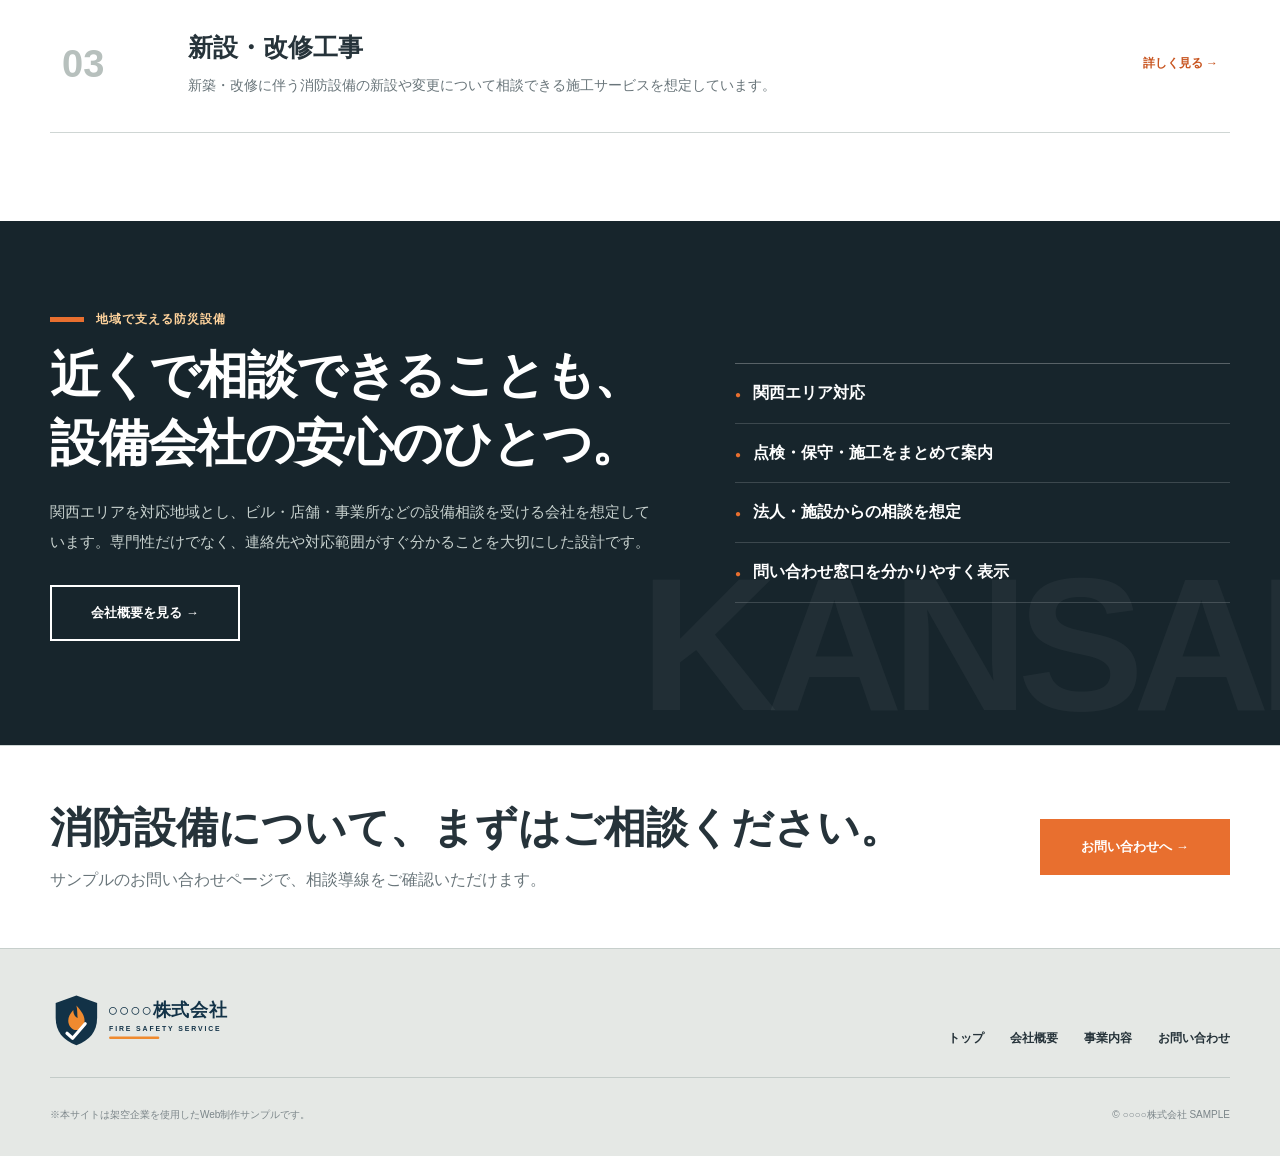
==== commit c3569251: "トップページを現場系企業デザインへ刷新" ====
--- a/index.html
+++ b/index.html
@@ -9,94 +9,63 @@
   <link rel="stylesheet" href="css/style.css">
 </head>
 <body id="top">
-<div class="utility-bar"><div class="container utility-inner"><p class="utility-badge">消防設備の点検・保守・施工</p><p>関西エリア対応 / SAMPLE WEBSITE</p></div></div>
+<div class="site-topline"><div class="container topline-inner"><p class="topline-status">消防設備の点検・保守・施工</p><p>関西エリア対応 / SAMPLE WEBSITE</p></div></div>
 <header class="site-header">
-  <div class="container header-inner">
+  <div class="container header-main">
     <a class="logo" href="index.html"><img src="assets/logo.svg" alt="○○○○株式会社"></a>
+    <div class="header-contact">
+      <div class="header-phone"><span>お問い合わせ（サンプル番号）</span><strong>06-0000-1190</strong><small>※実在しない架空番号です</small></div>
+      <a class="header-contact-button" href="contact.html">お問い合わせ</a>
+    </div>
     <button class="menu-button" type="button" aria-expanded="false" aria-controls="site-nav">MENU</button>
-    <nav id="site-nav" class="site-nav" aria-label="メインナビゲーション">
-      <a href="index.html" aria-current="page">トップ</a>
-      <a href="about.html">会社概要</a>
-      <a href="service.html">事業内容</a>
-      <a href="contact.html">お問い合わせ</a>
-    </nav>
   </div>
+  <div class="nav-wrap"><div class="container nav-inner">
+    <nav id="site-nav" class="site-nav" aria-label="メインナビゲーション"><a href="index.html" aria-current="page">トップ</a><a href="about.html">会社概要</a><a href="service.html">事業内容</a><a href="contact.html">お問い合わせ</a></nav>
+    <p class="nav-area">関西エリア / 消防設備関連</p>
+  </div></div>
 </header>
 <main>
   <section class="hero">
-    <div class="container hero-grid">
-      <div class="hero-copy">
-        <p class="hero-kicker">FIRE SAFETY / KANSAI</p>
-        <h1>もしもの前に、<br><em>備える仕事。</em></h1>
-        <p class="hero-text">○○○○株式会社は、関西エリアで消防設備の点検・保守・施工を行う会社を想定したサンプルサイトです。建物を使う人の安心を、日常の点検と確かな設備から支える企業像を表現しています。</p>
-        <div class="hero-actions">
-          <a class="button button-primary" href="service.html">事業内容を見る <span>→</span></a>
-          <a class="button" href="contact.html">相談する <span>→</span></a>
-        </div>
-      </div>
-      <figure class="hero-visual">
-        <img src="assets/hero-equipment.svg" alt="消防設備のサンプルイラスト">
-      </figure>
-    </div>
-  </section>
-
-  <section class="trust-band">
-    <div class="container trust-grid">
-      <div class="trust-item"><span>AREA</span><strong>関西エリア</strong><p>地域密着での対応を想定</p></div>
-      <div class="trust-item"><span>SERVICE</span><strong>点検・保守・施工</strong><p>設備をまとめて相談できる構成</p></div>
-      <div class="trust-item"><span>SUPPORT</span><strong>法人・施設向け</strong><p>ビル・店舗・事業所などを想定</p></div>
-    </div>
-  </section>
-
-  <section class="section">
-    <div class="container">
-      <p class="eyebrow">OUR SERVICE</p>
-      <h2 class="section-title">建物の安全を支える<br>3つの消防設備サービス</h2>
-      <p class="section-lead">見た目を飾るより、「何を頼める会社か」がすぐ伝わることを優先したサービス構成です。</p>
-      <div class="service-cards">
-        <article class="service-card"><span class="service-no">01</span><h3>消防設備の点検</h3><p>建物内の消防設備の状態を確認し、点検結果や交換時期の目安を整理する業務を想定しています。</p><a href="service.html">点検について見る →</a></article>
-        <article class="service-card"><span class="service-no">02</span><h3>保守・交換対応</h3><p>不具合への対応、部品交換、機器更新など、設備を安全に使い続けるための保守業務を想定しています。</p><a href="service.html">保守について見る →</a></article>
-        <article class="service-card"><span class="service-no">03</span><h3>新設・改修工事</h3><p>新築や改修時の消防設備の新設・変更・更新について相談できる施工サービスを想定しています。</p><a href="service.html">施工について見る →</a></article>
+    <figure class="hero-bg"><img src="assets/hero-equipment.svg" alt="消防設備点検をイメージしたサンプルビジュアル"></figure>
+    <div class="container hero-inner">
+      <div class="hero-sign">
+        <p class="hero-label">消防設備を、日常から整える。</p>
+        <h1>もしもの前に、<span>備える仕事。</span></h1>
+        <p class="hero-text">○○○○株式会社は、関西エリアで消防設備の点検・保守・施工を行う会社を想定したWeb制作サンプルです。建物を使う人の安心につながる業務を、分かりやすく伝える構成にしています。</p>
+        <div class="hero-actions"><a class="button button-orange" href="service.html">事業内容を見る →</a><a class="button" href="contact.html">相談窓口を見る →</a></div>
       </div>
     </div>
   </section>
 
-  <section class="section section-soft">
-    <div class="container local-grid">
-      <div>
-        <p class="eyebrow">LOCAL COMPANY</p>
-        <h2 class="section-title">「近くで、すぐ相談できる」<br>消防設備会社の安心感。</h2>
-        <p class="section-lead">地域の事業者として、専門用語を並べるだけではなく、相談のしやすさや対応範囲が伝わる構成にしています。会社情報は会社概要ページに分け、トップでは役割を絞っています。</p>
-        <p style="margin-top:28px"><a class="button button-dark" href="about.html">会社概要を見る →</a></p>
+  <div class="quick-work"><div class="container quick-work-grid">
+    <a href="service.html"><small>01 / 点検</small><strong>消防設備の定期点検</strong><span>設備の状態を確認し、必要な対応を整理</span></a>
+    <a href="service.html"><small>02 / 保守</small><strong>不具合・交換・更新</strong><span>設備を安全に使い続けるための保守対応</span></a>
+    <a href="service.html"><small>03 / 施工</small><strong>新設・改修工事</strong><span>新築・改修に伴う設備工事の相談</span></a>
+  </div></div>
+
+  <section class="section section-white">
+    <div class="container">
+      <p class="kicker">対応業務</p>
+      <h2 class="section-title">「何を頼める会社か」を、<br>迷わず分かるように。</h2>
+      <p class="section-lead">消防設備会社のサイトでは、業務の幅より先に、依頼できる内容が一目で伝わることを重視しました。カード型ではなく、現場業務の一覧としてシンプルに整理しています。</p>
+      <div class="service-lines">
+        <article class="service-line"><div class="num">01</div><div><h3>消防設備の点検</h3><p>建物内の消防設備を確認し、異常の有無や交換時期の目安を整理する業務を想定しています。</p></div><a href="service.html">詳しく見る →</a></article>
+        <article class="service-line"><div class="num">02</div><div><h3>保守・交換対応</h3><p>不具合への対応、部品交換、機器更新など、設備を維持するための保守業務を想定しています。</p></div><a href="service.html">詳しく見る →</a></article>
+        <article class="service-line"><div class="num">03</div><div><h3>新設・改修工事</h3><p>新築・改修に伴う消防設備の新設や変更について相談できる施工サービスを想定しています。</p></div><a href="service.html">詳しく見る →</a></article>
       </div>
-      <aside class="local-panel">
-        <h3>このサイトで伝えること</h3>
-        <ul>
-          <li>消防設備のどんな相談ができるか</li>
-          <li>どのエリアまで対応しているか</li>
-          <li>どんな会社が対応しているか</li>
-          <li>相談・問い合わせの入口はどこか</li>
-        </ul>
-      </aside>
     </div>
   </section>
 
-  <section class="cta">
-    <div class="container cta-inner">
-      <div><h2>消防設備について、まずはご相談ください。</h2><p>サンプルのお問い合わせページで、問い合わせ導線をご確認いただけます。</p></div>
-      <a class="button" href="contact.html">お問い合わせへ →</a>
+  <section class="promise">
+    <div class="container promise-inner">
+      <div><p class="kicker">地域で支える防災設備</p><h2 class="section-title">近くで相談できることも、<br>設備会社の安心のひとつ。</h2><p class="section-lead">関西エリアを対応地域とし、ビル・店舗・事業所などの設備相談を受ける会社を想定しています。専門性だけでなく、連絡先や対応範囲がすぐ分かることを大切にした設計です。</p><p style="margin-top:28px"><a class="button button-light" href="about.html">会社概要を見る →</a></p></div>
+      <ul class="promise-list"><li>関西エリア対応</li><li>点検・保守・施工をまとめて案内</li><li>法人・施設からの相談を想定</li><li>問い合わせ窓口を分かりやすく表示</li></ul>
     </div>
   </section>
+
+  <section class="contact-cta"><div class="container contact-cta-inner"><div><h2>消防設備について、まずはご相談ください。</h2><p>サンプルのお問い合わせページで、相談導線をご確認いただけます。</p></div><a class="button button-orange" href="contact.html">お問い合わせへ →</a></div></section>
 </main>
-<footer class="site-footer">
-  <div class="container">
-    <div class="footer-main">
-      <a class="footer-logo" href="index.html"><img src="assets/logo.svg" alt="○○○○株式会社"></a>
-      <nav class="footer-nav" aria-label="フッターナビ"><a href="index.html">トップ</a><a href="about.html">会社概要</a><a href="service.html">事業内容</a><a href="contact.html">お問い合わせ</a></nav>
-    </div>
-    <div class="footer-bottom"><p>※本サイトは架空企業を使用したWeb制作サンプルです。</p><p>© ○○○○株式会社 SAMPLE</p></div>
-  </div>
-</footer>
+<footer class="site-footer"><div class="container"><div class="footer-main"><a class="footer-logo" href="index.html"><img src="assets/logo.svg" alt="○○○○株式会社"></a><nav class="footer-nav" aria-label="フッターナビ"><a href="index.html">トップ</a><a href="about.html">会社概要</a><a href="service.html">事業内容</a><a href="contact.html">お問い合わせ</a></nav></div><div class="footer-bottom"><p>※本サイトは架空企業を使用したWeb制作サンプルです。</p><p>© ○○○○株式会社 SAMPLE</p></div></div></footer>
 <script src="js/main.js"></script>
 </body>
 </html>
--- a/css/style.css
+++ b/css/style.css
@@ -1,205 +1,228 @@
 :root{
-  --navy:#123247;
-  --navy-deep:#092433;
-  --blue:#1f4a63;
-  --orange:#ef8a2f;
-  --orange-dark:#cf6d1b;
-  --cream:#f6f2ea;
-  --paper:#fffdf8;
-  --sky:#eaf1f4;
-  --ink:#17242c;
-  --muted:#65727a;
-  --line:#d8dde0;
-  --max:1160px;
+  --ink:#26333a;
+  --ink-deep:#17252c;
+  --orange:#e86f2f;
+  --orange-dark:#c85520;
+  --yellow:#f4c95d;
+  --paper:#f4f1ea;
+  --white:#fff;
+  --mist:#e8eceb;
+  --line:#cfd6d4;
+  --muted:#69757a;
+  --max:1180px;
 }
 *{box-sizing:border-box}
 html{scroll-behavior:smooth}
-body{
-  margin:0;
-  color:var(--ink);
-  background:var(--paper);
-  font-family:"Noto Sans JP","Yu Gothic",Meiryo,sans-serif;
-  line-height:1.8;
-  -webkit-font-smoothing:antialiased;
-}
+body{margin:0;background:var(--paper);color:var(--ink);font-family:"Yu Gothic","Noto Sans JP",Meiryo,sans-serif;line-height:1.8;-webkit-font-smoothing:antialiased}
 a{color:inherit;text-decoration:none}
 img{display:block;max-width:100%}
-button,input,textarea{font:inherit}
+button,input,textarea,select{font:inherit}
 .container{width:min(calc(100% - 48px),var(--max));margin-inline:auto}
-.section{padding:92px 0}
-.section-soft{background:var(--cream)}
-.section-blue{background:var(--sky)}
-.eyebrow{margin:0 0 10px;color:var(--orange-dark);font-size:12px;font-weight:800;letter-spacing:.14em;text-transform:uppercase}
-.section-title{margin:0;font-size:clamp(32px,4.2vw,52px);line-height:1.3;letter-spacing:-.03em;font-weight:800}
-.section-lead{max-width:720px;margin:20px 0 0;color:var(--muted);font-size:15px;line-height:2}
-.sample-note{margin:0;padding:13px 16px;border:1px solid #f0c9a4;border-radius:6px;background:#fff6ee;color:#7a4b26;font-size:12px}
-
-/* Utility + header */
-.utility-bar{background:var(--navy-deep);color:#dbe7ed;font-size:11px;letter-spacing:.06em}
-.utility-inner{min-height:34px;display:flex;align-items:center;justify-content:space-between;gap:20px}
-.utility-inner p{margin:0}
-.utility-badge{display:inline-flex;align-items:center;gap:8px}
-.utility-badge::before{content:"";width:7px;height:7px;border-radius:50%;background:var(--orange)}
-.site-header{position:sticky;top:0;z-index:30;background:rgba(255,253,248,.97);border-bottom:1px solid var(--line);box-shadow:0 5px 18px rgba(9,36,51,.05)}
-.header-inner{min-height:86px;display:flex;align-items:center;justify-content:space-between;gap:32px}
-.logo img{width:255px;height:auto}
-.site-nav{display:flex;align-items:center;gap:8px;font-size:13px;font-weight:700}
-.site-nav a{padding:12px 14px;border-radius:5px;transition:.2s}
-.site-nav a:hover{background:var(--sky);color:var(--navy)}
-.site-nav a[aria-current="page"]{background:var(--navy);color:#fff}
-.site-nav a:last-child{background:var(--orange);color:#fff}
-.site-nav a:last-child:hover{background:var(--orange-dark)}
-.menu-button{display:none;border:0;border-radius:4px;background:var(--navy);color:#fff;padding:10px 13px;font-size:12px;font-weight:800;letter-spacing:.1em}
+.section{padding:88px 0}
+.section-white{background:#fff}
+.section-mist{background:var(--mist)}
+.kicker{display:flex;align-items:center;gap:12px;margin:0 0 12px;color:var(--orange-dark);font-size:12px;font-weight:900;letter-spacing:.08em}
+.kicker::before{content:"";width:34px;height:5px;background:var(--orange)}
+.section-title{margin:0;font-size:clamp(31px,4.2vw,50px);line-height:1.35;letter-spacing:-.025em;font-weight:900}
+.section-lead{max-width:760px;margin:20px 0 0;color:var(--muted);font-size:15px;line-height:2}
+.sample-note{margin:0;padding:12px 16px;background:#fff4e9;border-left:5px solid var(--orange);font-size:12px;color:#7a4a31}
+
+/* Header: industrial two-level layout */
+.site-topline{background:var(--ink-deep);color:#dfe7e5}
+.topline-inner{min-height:34px;display:flex;align-items:center;justify-content:space-between;gap:20px;font-size:11px;font-weight:700;letter-spacing:.04em}
+.topline-inner p{margin:0}
+.topline-status{display:flex;align-items:center;gap:8px}
+.topline-status::before{content:"";width:8px;height:8px;background:var(--yellow);border-radius:50%}
+.site-header{background:#fff}
+.header-main{min-height:102px;display:flex;align-items:center;justify-content:space-between;gap:32px}
+.logo img{width:270px;height:auto}
+.header-contact{display:flex;align-items:center;gap:22px}
+.header-phone span{display:block;color:var(--muted);font-size:10px;font-weight:800;letter-spacing:.08em}
+.header-phone strong{display:block;color:var(--ink-deep);font-size:22px;line-height:1.25;letter-spacing:.03em}
+.header-phone small{display:block;color:#8b9498;font-size:9px}
+.header-contact-button{display:inline-flex;align-items:center;justify-content:center;min-width:164px;padding:13px 18px;background:var(--orange);color:#fff;font-size:12px;font-weight:900;letter-spacing:.04em}
+.header-contact-button:hover{background:var(--orange-dark)}
+.nav-wrap{background:var(--ink);border-top:1px solid rgba(255,255,255,.06)}
+.nav-inner{display:flex;align-items:center;justify-content:space-between;min-height:54px}
+.site-nav{display:flex;align-items:stretch}
+.site-nav a{display:flex;align-items:center;padding:0 28px;min-height:54px;border-left:1px solid rgba(255,255,255,.1);color:#eaf0ee;font-size:13px;font-weight:800}
+.site-nav a:last-child{border-right:1px solid rgba(255,255,255,.1)}
+.site-nav a:hover,.site-nav a[aria-current="page"]{background:var(--orange);color:#fff}
+.nav-area{color:#b9c7c4;font-size:11px;font-weight:700}
+.menu-button{display:none;border:0;background:var(--orange);color:#fff;padding:10px 14px;font-size:12px;font-weight:900}
 
 /* Buttons */
-.button{display:inline-flex;align-items:center;justify-content:center;gap:16px;min-width:190px;padding:15px 20px;border:2px solid var(--navy);border-radius:5px;background:#fff;color:var(--navy);font-size:13px;font-weight:800;transition:.2s}
-.button:hover{transform:translateY(-2px);box-shadow:0 8px 20px rgba(18,50,71,.10)}
-.button-primary{background:var(--orange);border-color:var(--orange);color:#fff}
-.button-primary:hover{background:var(--orange-dark);border-color:var(--orange-dark)}
-.button-dark{background:var(--navy);color:#fff}
-
-/* Home hero */
-.hero{position:relative;overflow:hidden;background:var(--navy);color:#fff}
-.hero::before{content:"";position:absolute;inset:0 48% 0 0;background:linear-gradient(135deg,rgba(255,255,255,.035),transparent 60%)}
-.hero::after{content:"";position:absolute;right:-120px;top:-90px;width:420px;height:420px;border:80px solid rgba(239,138,47,.14);border-radius:50%}
-.hero-grid{position:relative;z-index:1;display:grid;grid-template-columns:minmax(0,1.05fr) minmax(420px,.95fr);align-items:center;gap:64px;min-height:620px;padding:72px 0}
-.hero-copy{max-width:650px}
-.hero-kicker{display:flex;align-items:center;gap:12px;margin:0 0 22px;color:#b9d1dd;font-size:12px;font-weight:800;letter-spacing:.16em}
-.hero-kicker::before{content:"";width:36px;height:4px;background:var(--orange);border-radius:4px}
-.hero h1{margin:0;font-size:clamp(44px,5.8vw,72px);line-height:1.18;letter-spacing:-.04em}
-.hero h1 em{font-style:normal;color:#ffd0a8}
-.hero-text{max-width:610px;margin:28px 0 34px;color:#d5e2e8;font-size:16px;line-height:2}
+.button{display:inline-flex;align-items:center;justify-content:center;gap:14px;min-width:190px;padding:14px 20px;border:2px solid var(--ink);background:#fff;color:var(--ink);font-size:13px;font-weight:900;transition:.2s}
+.button:hover{background:var(--ink);color:#fff}
+.button-orange{background:var(--orange);border-color:var(--orange);color:#fff}
+.button-orange:hover{background:var(--orange-dark);border-color:var(--orange-dark)}
+.button-light{border-color:#fff;background:transparent;color:#fff}
+.button-light:hover{background:#fff;color:var(--ink)}
+
+/* Home hero: full bleed field visual + signboard */
+.hero{position:relative;min-height:650px;overflow:hidden;background:#cfd5d2}
+.hero-bg{position:absolute;inset:0;margin:0}
+.hero-bg img{width:100%;height:100%;object-fit:cover}
+.hero-bg::after{content:"";position:absolute;inset:0;background:linear-gradient(90deg,rgba(23,37,44,.92) 0%,rgba(23,37,44,.76) 42%,rgba(23,37,44,.18) 72%,rgba(23,37,44,.08) 100%)}
+.hero-inner{position:relative;z-index:2;display:flex;align-items:center;min-height:650px;padding:74px 0 112px}
+.hero-sign{position:relative;max-width:690px;padding:46px 48px 42px;background:rgba(244,241,234,.96);box-shadow:0 24px 70px rgba(0,0,0,.18)}
+.hero-sign::before{content:"";position:absolute;left:0;top:0;bottom:0;width:12px;background:repeating-linear-gradient(135deg,var(--orange) 0 12px,var(--yellow) 12px 24px)}
+.hero-label{margin:0 0 14px;color:var(--orange-dark);font-size:12px;font-weight:900;letter-spacing:.08em}
+.hero h1{margin:0;font-size:clamp(44px,6vw,74px);line-height:1.12;letter-spacing:-.04em;font-weight:900}
+.hero h1 span{display:block;color:var(--orange)}
+.hero-text{max-width:600px;margin:24px 0 30px;color:#536168;font-size:15px;line-height:2}
 .hero-actions{display:flex;gap:12px;flex-wrap:wrap}
-.hero .button:not(.button-primary){background:transparent;border-color:#fff;color:#fff}
-.hero-visual{position:relative;margin:0;padding:18px;border-radius:22px;background:#fff;box-shadow:0 28px 70px rgba(0,0,0,.26);transform:rotate(1.5deg)}
-.hero-visual::before{content:"現場を支える消防設備";position:absolute;left:28px;top:28px;z-index:2;padding:6px 10px;border-radius:999px;background:var(--navy);color:#fff;font-size:10px;font-weight:800;letter-spacing:.06em}
-.hero-visual img{width:100%;aspect-ratio:4/3;object-fit:cover;border-radius:14px}
-
-/* Trust band */
-.trust-band{background:#fff;border-bottom:1px solid var(--line)}
-.trust-grid{display:grid;grid-template-columns:repeat(3,1fr)}
-.trust-item{padding:24px 28px;border-right:1px solid var(--line)}
-.trust-item:first-child{border-left:1px solid var(--line)}
-.trust-item span{display:block;color:var(--orange-dark);font-size:11px;font-weight:900;letter-spacing:.1em}
-.trust-item strong{display:block;margin-top:4px;color:var(--navy);font-size:21px}
-.trust-item p{margin:4px 0 0;color:var(--muted);font-size:12px}
-
-/* Services */
-.service-cards{display:grid;grid-template-columns:repeat(3,1fr);gap:24px;margin-top:46px}
-.service-card{position:relative;padding:34px 30px 30px;border-radius:14px;background:#fff;border:1px solid var(--line);box-shadow:0 10px 30px rgba(18,50,71,.06)}
-.service-card::before{content:"";position:absolute;left:0;top:0;bottom:0;width:6px;border-radius:14px 0 0 14px;background:var(--orange)}
-.service-card .service-no{display:inline-flex;align-items:center;justify-content:center;width:44px;height:44px;margin-bottom:28px;border-radius:50%;background:var(--sky);color:var(--navy);font-weight:900}
-.service-card h3{margin:0 0 12px;color:var(--navy);font-size:23px}
-.service-card p{margin:0;color:var(--muted);font-size:14px}
-.service-card a{display:inline-flex;margin-top:26px;color:var(--orange-dark);font-size:12px;font-weight:800}
-
-/* Company intro */
-.local-grid{display:grid;grid-template-columns:minmax(0,.95fr) minmax(0,1.05fr);gap:70px;align-items:center}
-.local-panel{padding:40px;border-radius:14px;background:var(--navy);color:#fff}
-.local-panel h3{margin:0 0 20px;font-size:28px}
-.local-panel ul{list-style:none;margin:0;padding:0}
-.local-panel li{display:flex;gap:12px;padding:14px 0;border-bottom:1px solid rgba(255,255,255,.15);color:#d6e2e8}
-.local-panel li::before{content:"✓";color:#ffc28e;font-weight:900}
-
-/* Page hero */
-.page-hero{position:relative;overflow:hidden;padding:78px 0 62px;background:var(--navy);color:#fff}
-.page-hero::before{content:"";position:absolute;right:-70px;bottom:-160px;width:340px;height:340px;border-radius:50%;background:rgba(239,138,47,.13)}
-.page-hero .container{position:relative;z-index:1}
-.page-hero .eyebrow{color:#ffc28e}
-.page-hero h1{margin:0;font-size:clamp(40px,5.7vw,64px);line-height:1.2;letter-spacing:-.035em}
-.page-hero p:last-child{max-width:740px;margin:18px 0 0;color:#d7e3e9}
+
+.quick-work{position:relative;z-index:3;margin-top:-58px}
+.quick-work-grid{display:grid;grid-template-columns:repeat(3,1fr);background:#fff;box-shadow:0 18px 44px rgba(23,37,44,.12)}
+.quick-work a{position:relative;padding:28px 28px 26px;border-right:1px solid var(--line);transition:.2s}
+.quick-work a:last-child{border-right:0}
+.quick-work a::before{content:"";position:absolute;left:0;bottom:0;width:100%;height:5px;background:var(--orange);transform:scaleX(0);transform-origin:left;transition:.2s}
+.quick-work a:hover::before{transform:scaleX(1)}
+.quick-work small{display:block;color:var(--orange-dark);font-size:10px;font-weight:900;letter-spacing:.08em}
+.quick-work strong{display:block;margin-top:6px;font-size:21px;line-height:1.4}
+.quick-work span{display:block;margin-top:5px;color:var(--muted);font-size:12px}
+
+/* Home service rows, not cards */
+.service-lines{margin-top:40px;border-top:3px solid var(--ink)}
+.service-line{display:grid;grid-template-columns:92px minmax(0,1fr) 190px;gap:34px;align-items:center;padding:34px 12px;border-bottom:1px solid var(--line)}
+.service-line .num{font-size:38px;font-weight:900;color:#b7c0bd;line-height:1}
+.service-line h3{margin:0 0 8px;font-size:25px;line-height:1.4}
+.service-line p{margin:0;color:var(--muted);font-size:14px}
+.service-line a{justify-self:end;color:var(--orange-dark);font-size:12px;font-weight:900}
+.service-line:hover{background:#fff}
+
+/* Promise / local section */
+.promise{position:relative;background:var(--ink-deep);color:#fff;overflow:hidden}
+.promise::before{content:"KANSAI";position:absolute;right:-20px;bottom:-70px;color:rgba(255,255,255,.045);font-family:Arial,sans-serif;font-size:190px;font-weight:900;letter-spacing:-.06em}
+.promise-inner{position:relative;z-index:1;display:grid;grid-template-columns:1.1fr .9fr;gap:80px;align-items:center;padding:88px 0}
+.promise .kicker{color:#ffd39c}
+.promise .section-title{max-width:680px}
+.promise p{color:#c8d2cf}
+.promise-list{margin:0;padding:0;list-style:none;border-top:1px solid rgba(255,255,255,.28)}
+.promise-list li{padding:15px 0;border-bottom:1px solid rgba(255,255,255,.16);font-weight:700}
+.promise-list li::before{content:"●";margin-right:12px;color:var(--orange);font-size:10px}
+
+/* Page title: bright, editorial */
+.page-hero{position:relative;overflow:hidden;background:#fff;border-bottom:8px solid var(--orange)}
+.page-hero::after{content:"";position:absolute;right:-120px;top:-100px;width:360px;height:260px;background:var(--yellow);transform:rotate(-12deg);opacity:.7}
+.page-hero-inner{position:relative;z-index:1;padding:70px 0 58px}
+.breadcrumb{margin:0 0 18px;color:#8a9498;font-size:11px;font-weight:800}
+.page-hero h1{margin:0;font-size:clamp(40px,5.4vw,64px);line-height:1.2;font-weight:900;letter-spacing:-.03em}
+.page-hero p:last-child{max-width:760px;margin:16px 0 0;color:var(--muted)}
 
 /* About */
-.about-grid{display:grid;grid-template-columns:.82fr 1.18fr;gap:72px;align-items:start}
-.about-message{padding:34px;border-radius:14px;background:var(--cream);border-left:7px solid var(--orange)}
-.about-message h2{margin:0 0 20px;color:var(--navy);font-size:clamp(30px,4vw,46px);line-height:1.35}
-.about-message p{margin:0;color:var(--muted)}
-.company-table{margin:0;border-top:3px solid var(--navy)}
-.company-row{display:grid;grid-template-columns:180px 1fr;gap:24px;padding:19px 14px;border-bottom:1px solid var(--line);font-size:14px}
-.company-row:nth-child(even){background:#fbfaf6}
-.company-row dt{color:var(--navy);font-weight:800}
+.message-block{max-width:900px;margin:0 auto;text-align:center}
+.message-mark{display:inline-flex;align-items:center;justify-content:center;width:64px;height:64px;margin-bottom:24px;background:var(--orange);color:#fff;font-size:28px;font-weight:900}
+.message-block h2{margin:0;font-size:clamp(30px,4vw,48px);line-height:1.4;font-weight:900}
+.message-block p{max-width:760px;margin:22px auto 0;color:var(--muted)}
+.company-table{margin:42px 0 0;border-top:3px solid var(--ink)}
+.company-row{display:grid;grid-template-columns:210px 1fr;gap:28px;padding:18px 18px;border-bottom:1px solid var(--line);background:#fff;font-size:14px}
+.company-row:nth-child(even){background:#f7f7f3}
+.company-row dt{font-weight:900;color:var(--ink-deep)}
 .company-row dd{margin:0}
+.about-points{display:grid;grid-template-columns:repeat(3,1fr);gap:18px;margin-top:34px}
+.about-point{padding:26px;background:#fff;border-top:5px solid var(--orange)}
+.about-point strong{display:block;font-size:19px}
+.about-point p{margin:8px 0 0;color:var(--muted);font-size:13px}
 
 /* Service detail */
-.service-list{display:grid;gap:20px;margin-top:40px}
-.service-row{display:grid;grid-template-columns:72px minmax(0,1fr) minmax(220px,.55fr);gap:30px;padding:32px;border-radius:12px;background:#fff;border:1px solid var(--line);box-shadow:0 8px 24px rgba(18,50,71,.04)}
-.service-row>span{display:flex;align-items:center;justify-content:center;width:52px;height:52px;border-radius:50%;background:var(--navy);color:#fff;font-size:13px;font-weight:900}
-.service-row h2{margin:0 0 10px;color:var(--navy);font-size:27px}
-.service-row p{margin:0;color:var(--muted);font-size:14px}
-.service-tags{display:flex;flex-wrap:wrap;align-content:flex-start;gap:8px}
-.service-tags span{padding:7px 10px;border-radius:999px;background:var(--sky);color:var(--navy);font-size:11px;font-weight:800}
-.equipment-grid{display:grid;grid-template-columns:repeat(4,1fr);gap:14px;margin-top:34px}
-.equipment-item{position:relative;padding:24px 16px 24px 22px;border-radius:10px;background:#fff;border:1px solid var(--line);color:var(--navy);font-size:13px;font-weight:800}
-.equipment-item::before{content:"";position:absolute;left:10px;top:50%;width:5px;height:5px;border-radius:50%;background:var(--orange);transform:translateY(-50%)}
-
-/* Contact */
-.contact-grid{display:grid;grid-template-columns:.78fr 1.22fr;gap:52px;align-items:start}
-.contact-info{padding:34px;border-radius:14px;background:var(--navy);color:#fff;box-shadow:0 18px 44px rgba(18,50,71,.16)}
-.contact-info h2{margin:0 0 16px;font-size:28px}
-.contact-info p{margin:0 0 24px;color:#ccdae1;font-size:14px}
-.contact-data{border-top:1px solid rgba(255,255,255,.22)}
-.contact-data div{padding:16px 0;border-bottom:1px solid rgba(255,255,255,.14)}
-.contact-data span{display:block;color:#f6b277;font-size:10px;font-weight:900;letter-spacing:.12em}
-.contact-data strong{display:block;margin-top:4px;font-size:15px}
-.contact-form{display:flex;flex-direction:column;gap:20px;padding:34px;border-radius:14px;background:#fff;border:1px solid var(--line);box-shadow:0 10px 30px rgba(18,50,71,.05)}
-.contact-form label{font-size:13px;font-weight:800;color:var(--navy)}
-.contact-form input,.contact-form textarea{width:100%;margin-top:8px;padding:13px 14px;border:1px solid #cbd4d9;border-radius:6px;background:#fbfcfc;color:var(--ink);outline:none}
-.contact-form input:focus,.contact-form textarea:focus{border-color:var(--orange);box-shadow:0 0 0 3px rgba(239,138,47,.12)}
-.form-note{margin:0;color:#7c878e;font-size:11px}
-
-/* CTA + footer */
-.cta{background:var(--orange);color:#fff}
-.cta-inner{display:flex;align-items:center;justify-content:space-between;gap:36px;padding:58px 0}
-.cta h2{margin:0;font-size:clamp(28px,3.8vw,43px);line-height:1.3}
-.cta p{margin:10px 0 0;color:#fff1e5}
-.cta .button{background:#fff;border-color:#fff;color:var(--navy)}
-.site-footer{padding:44px 0 24px;background:var(--navy-deep);color:#fff}
-.footer-main{display:flex;align-items:flex-start;justify-content:space-between;gap:42px;padding-bottom:30px;border-bottom:1px solid rgba(255,255,255,.14)}
-.footer-logo img{width:235px;filter:brightness(0) invert(1)}
-.footer-nav{display:flex;gap:22px;flex-wrap:wrap;color:#cad9e0;font-size:12px;font-weight:700}
-.footer-nav a:hover{color:#fff}
-.footer-bottom{display:flex;justify-content:space-between;gap:24px;padding-top:18px;color:#8fa6b1;font-size:10px}
+.work-blocks{display:grid;gap:0;margin-top:38px;border-top:3px solid var(--ink)}
+.work-block{display:grid;grid-template-columns:130px minmax(0,1.05fr) minmax(260px,.75fr);gap:32px;padding:38px 18px;border-bottom:1px solid var(--line);background:#fff}
+.work-block:nth-child(even){background:#f2f3ef}
+.work-index{font-size:42px;font-weight:900;color:#b7c0bd;line-height:1}
+.work-block h2{margin:0 0 10px;font-size:28px}
+.work-block p{margin:0;color:var(--muted);font-size:14px}
+.work-tags{display:flex;flex-wrap:wrap;align-content:flex-start;gap:8px}
+.work-tags span{padding:7px 10px;background:var(--ink);color:#fff;font-size:11px;font-weight:800}
+.equipment-list{display:grid;grid-template-columns:repeat(2,1fr);gap:12px;margin-top:30px}
+.equipment-list div{display:flex;align-items:center;gap:12px;padding:16px 18px;background:#fff;border:1px solid var(--line);font-size:13px;font-weight:800}
+.equipment-list div::before{content:"";width:10px;height:10px;background:var(--orange);transform:rotate(45deg)}
+
+/* Contact: wide single-column form + info rail */
+.contact-rail{display:grid;grid-template-columns:repeat(3,1fr);border:1px solid var(--line);background:#fff;margin-bottom:34px}
+.contact-rail div{padding:22px 24px;border-right:1px solid var(--line)}
+.contact-rail div:last-child{border-right:0}
+.contact-rail span{display:block;color:var(--orange-dark);font-size:10px;font-weight:900;letter-spacing:.08em}
+.contact-rail strong{display:block;margin-top:4px;font-size:17px}
+.contact-form{max-width:900px;margin:0 auto;padding:36px 40px;background:#fff;border-top:6px solid var(--orange);box-shadow:0 14px 36px rgba(23,37,44,.08)}
+.form-grid{display:grid;grid-template-columns:1fr 1fr;gap:20px 24px}
+.contact-form label{display:block;color:var(--ink-deep);font-size:13px;font-weight:900}
+.contact-form .full{grid-column:1/-1}
+.contact-form input,.contact-form textarea{width:100%;margin-top:8px;padding:13px 14px;border:1px solid #c9d0ce;background:#fafbf8;outline:none}
+.contact-form input:focus,.contact-form textarea:focus{border-color:var(--orange);box-shadow:0 0 0 3px rgba(232,111,47,.12)}
+.form-actions{display:flex;align-items:center;justify-content:space-between;gap:20px;margin-top:24px}
+.form-note{margin:0;color:#808a8e;font-size:11px}
+
+/* CTA / footer */
+.contact-cta{background:#fff;border-top:1px solid var(--line)}
+.contact-cta-inner{display:flex;align-items:center;justify-content:space-between;gap:40px;padding:54px 0}
+.contact-cta h2{margin:0;font-size:clamp(27px,3.6vw,42px);line-height:1.35}
+.contact-cta p{margin:9px 0 0;color:var(--muted)}
+.site-footer{background:#e5e8e5;border-top:1px solid #c7cfcc;color:var(--ink)}
+.footer-main{display:grid;grid-template-columns:1fr auto;gap:40px;align-items:end;padding:42px 0 28px}
+.footer-logo img{width:245px}
+.footer-nav{display:flex;gap:18px 26px;flex-wrap:wrap;justify-content:flex-end;font-size:12px;font-weight:800}
+.footer-bottom{display:flex;justify-content:space-between;gap:24px;padding:18px 0 22px;border-top:1px solid #c3cbc8;color:#7b8589;font-size:10px}
 
 @media(max-width:980px){
-  .hero-grid{grid-template-columns:1fr;gap:40px;min-height:auto}
-  .hero-visual{max-width:760px;transform:none}
-  .service-cards{grid-template-columns:1fr}
-  .local-grid,.about-grid,.contact-grid{grid-template-columns:1fr;gap:40px}
-  .service-row{grid-template-columns:70px 1fr}
-  .service-tags{grid-column:2}
-  .equipment-grid{grid-template-columns:repeat(2,1fr)}
+  .header-contact{display:none}
+  .nav-area{display:none}
+  .hero-sign{max-width:630px}
+  .quick-work-grid{grid-template-columns:1fr}
+  .quick-work a{border-right:0;border-bottom:1px solid var(--line)}
+  .quick-work a:last-child{border-bottom:0}
+  .service-line{grid-template-columns:70px 1fr}
+  .service-line a{grid-column:2;justify-self:start}
+  .promise-inner{grid-template-columns:1fr;gap:36px}
+  .about-points{grid-template-columns:1fr}
+  .work-block{grid-template-columns:90px 1fr}
+  .work-tags{grid-column:2}
 }
 @media(max-width:760px){
   .container{width:min(calc(100% - 28px),var(--max))}
-  .section{padding:70px 0}
-  .utility-inner{min-height:30px;font-size:10px}
-  .utility-inner p:last-child{display:none}
-  .header-inner{min-height:74px}
-  .logo img{width:205px}
-  .menu-button{display:block}
-  .site-nav{display:none;position:absolute;top:104px;left:0;right:0;flex-direction:column;align-items:stretch;gap:4px;padding:18px 18px 22px;background:#fffdf8;border-bottom:1px solid var(--line);box-shadow:0 14px 24px rgba(9,36,51,.08)}
+  .section{padding:68px 0}
+  .topline-inner{min-height:30px;font-size:10px}
+  .topline-inner p:last-child{display:none}
+  .header-main{min-height:78px}
+  .logo img{width:215px}
+  .nav-wrap{background:#fff;border-top:1px solid var(--line)}
+  .nav-inner{min-height:0;display:block}
+  .menu-button{display:block;position:absolute;right:14px;top:52px}
+  .site-nav{display:none;flex-direction:column;align-items:stretch;padding:10px 14px 14px}
   .site-nav.open{display:flex}
-  .site-nav a{width:100%;padding:11px 12px}
-  .hero-grid{padding:54px 0}
-  .hero h1{font-size:clamp(35px,10.5vw,50px)}
+  .site-nav a{min-height:46px;padding:0 12px;border:0;border-bottom:1px solid var(--line);color:var(--ink);background:#fff}
+  .site-nav a:hover,.site-nav a[aria-current="page"]{background:#fff3ea;color:var(--orange-dark)}
+  .hero{min-height:600px}
+  .hero-bg::after{background:rgba(23,37,44,.56)}
+  .hero-inner{min-height:600px;padding:56px 0 90px}
+  .hero-sign{padding:34px 24px 30px;background:rgba(244,241,234,.94)}
+  .hero h1{font-size:clamp(38px,11vw,54px)}
   .hero-text{font-size:14px}
   .hero-actions .button{width:100%}
-  .hero-visual{padding:10px;border-radius:14px}
-  .hero-visual img{border-radius:9px}
-  .trust-grid{grid-template-columns:1fr}
-  .trust-item,.trust-item:first-child{border-left:0;border-right:0;border-bottom:1px solid var(--line)}
-  .service-card{padding:30px 24px 26px}
-  .local-panel{padding:28px 22px}
-  .page-hero{padding:62px 0 50px}
-  .company-row{grid-template-columns:1fr;gap:5px;padding:16px 6px}
-  .service-row{grid-template-columns:1fr;gap:14px;padding:24px 20px}
-  .service-tags{grid-column:auto}
-  .equipment-grid{grid-template-columns:1fr}
-  .contact-form{padding:24px 18px}
-  .cta-inner{display:block;padding:48px 0}
-  .cta .button{margin-top:24px;width:100%}
-  .footer-main{display:block}
-  .footer-nav{margin-top:24px}
+  .quick-work{margin-top:-40px}
+  .service-line{grid-template-columns:1fr;gap:10px;padding:28px 4px}
+  .service-line .num{font-size:30px}
+  .service-line a{grid-column:auto}
+  .promise::before{font-size:100px;bottom:-28px}
+  .page-hero-inner{padding:54px 0 46px}
+  .company-row{grid-template-columns:1fr;gap:6px;padding:16px 10px}
+  .work-block{grid-template-columns:1fr;gap:12px;padding:30px 10px}
+  .work-index{font-size:34px}
+  .work-tags{grid-column:auto}
+  .equipment-list{grid-template-columns:1fr}
+  .contact-rail{grid-template-columns:1fr}
+  .contact-rail div{border-right:0;border-bottom:1px solid var(--line)}
+  .contact-rail div:last-child{border-bottom:0}
+  .contact-form{padding:28px 18px}
+  .form-grid{grid-template-columns:1fr}
+  .contact-form .full{grid-column:auto}
+  .form-actions{display:block}
+  .form-actions .button{width:100%;margin-top:18px}
+  .contact-cta-inner{display:block;padding:46px 0}
+  .contact-cta .button{width:100%;margin-top:22px}
+  .footer-main{grid-template-columns:1fr;align-items:start}
+  .footer-nav{justify-content:flex-start}
   .footer-bottom{display:block}
-  .footer-bottom p{margin:8px 0 0}
+  .footer-bottom p{margin:6px 0}
 }
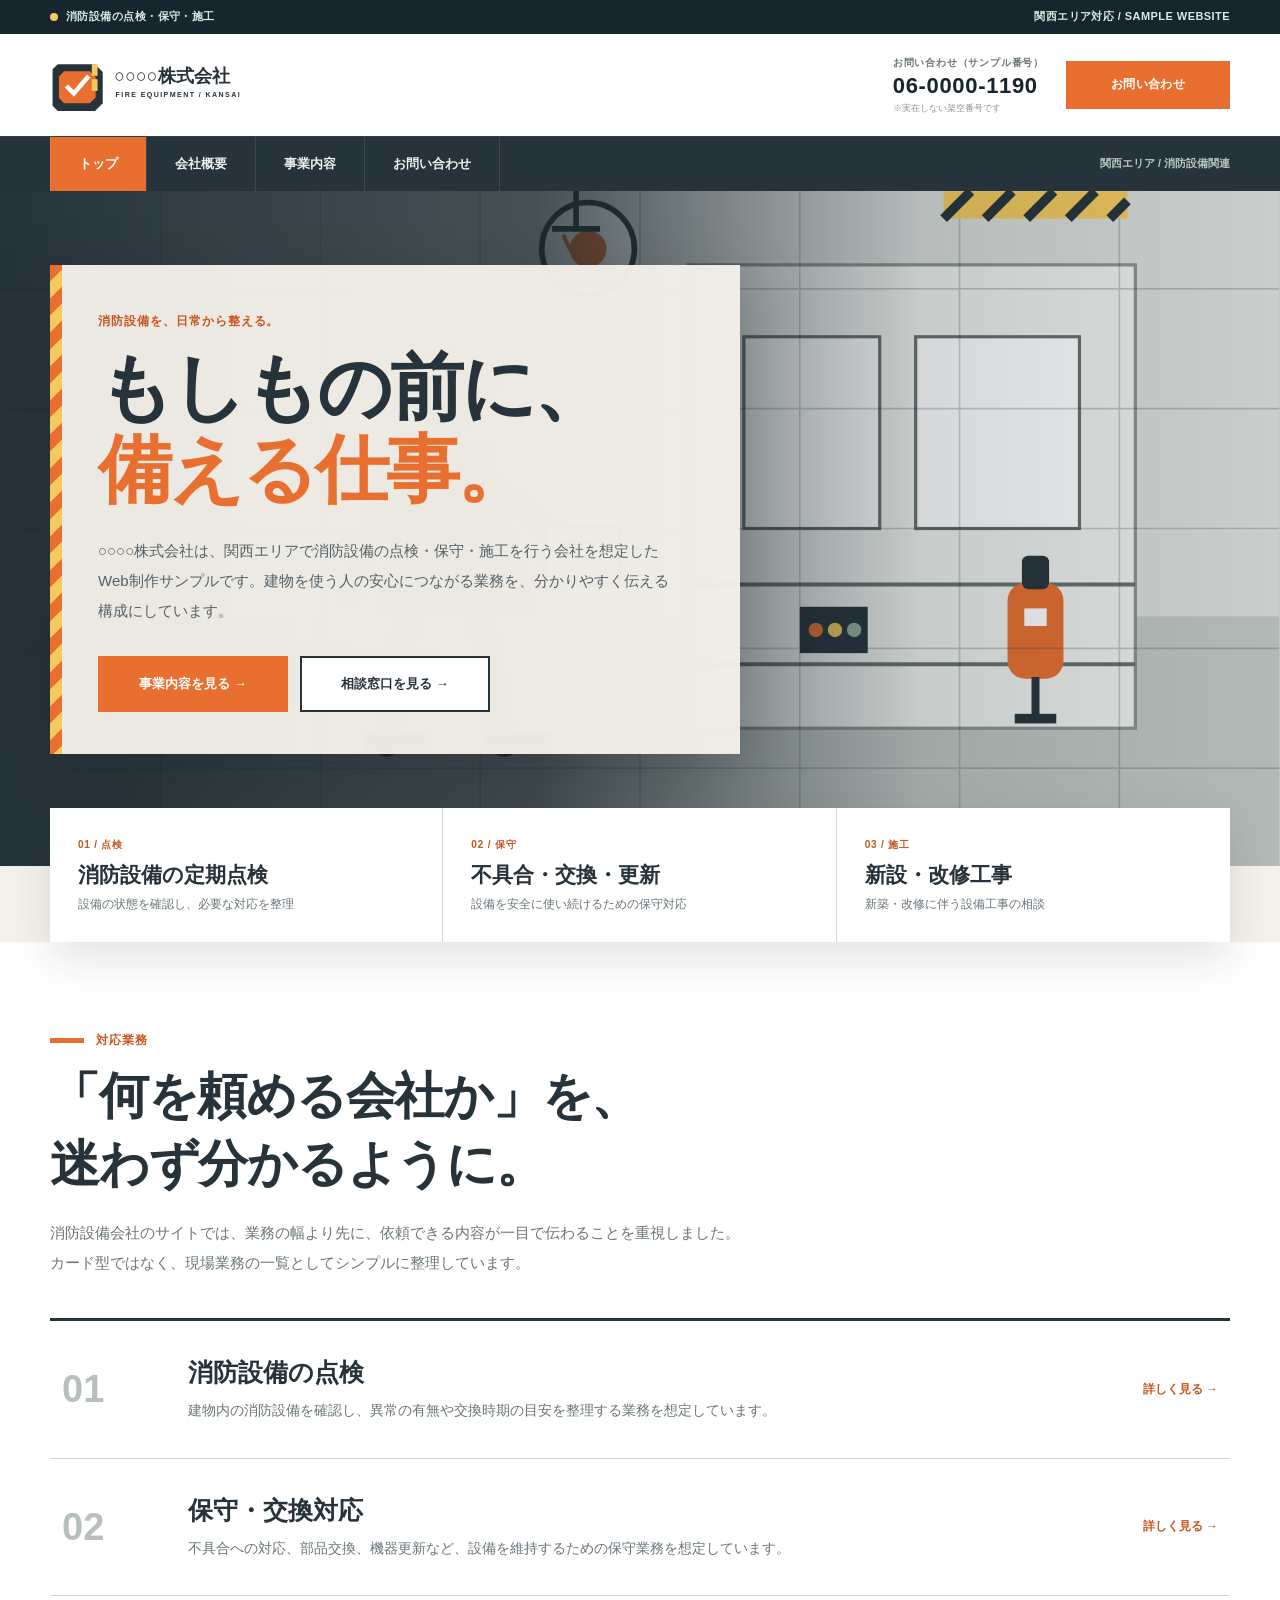
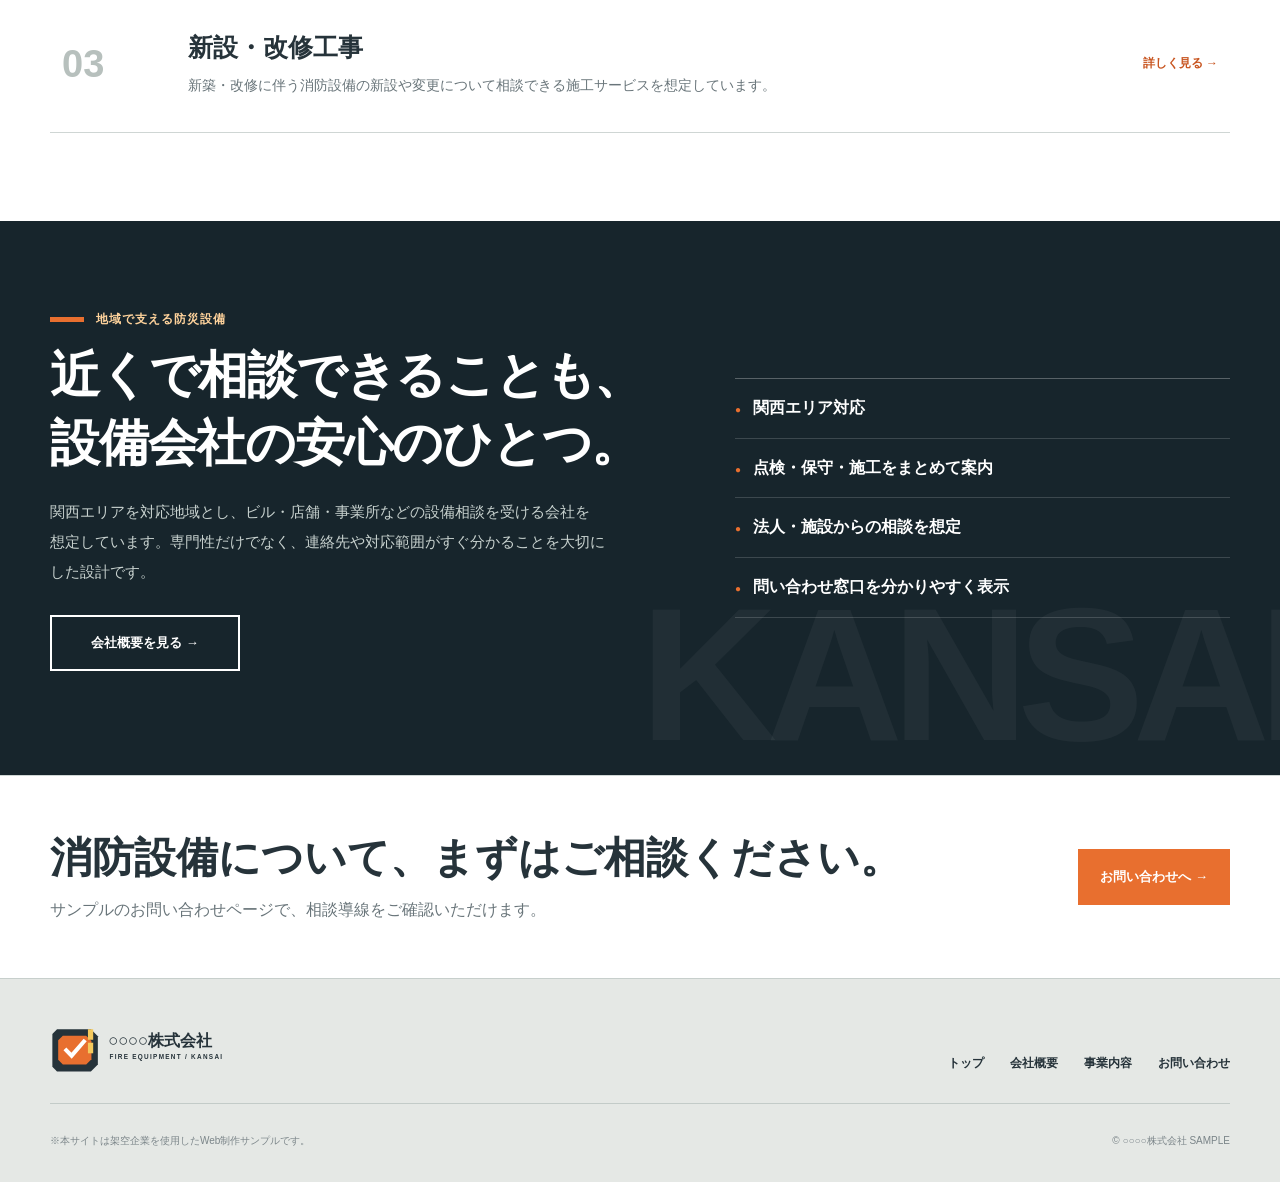
==== commit 36a05d4b: "日本語の自然な改行ルールをトップへ適用" ====
--- a/index.html
+++ b/index.html
@@ -7,6 +7,7 @@
   <title>○○○○株式会社 | 消防設備サンプルサイト</title>
   <link rel="icon" href="assets/logo.svg" type="image/svg+xml">
   <link rel="stylesheet" href="css/style.css">
+  <link rel="stylesheet" href="css/japanese-wrap.css?v=20260909-1">
 </head>
 <body id="top">
 <div class="site-topline"><div class="container topline-inner"><p class="topline-status">消防設備の点検・保守・施工</p><p>関西エリア対応 / SAMPLE WEBSITE</p></div></div>
--- a/css/style.css
+++ b/css/style.css
@@ -26,15 +26,13 @@
 .section-title{margin:0;font-size:clamp(31px,4.2vw,50px);line-height:1.35;letter-spacing:-.025em;font-weight:900}
 .section-lead{max-width:760px;margin:20px 0 0;color:var(--muted);font-size:15px;line-height:2}
 .sample-note{margin:0;padding:12px 16px;background:#fff4e9;border-left:5px solid var(--orange);font-size:12px;color:#7a4a31}
-
-/* Header: industrial two-level layout */
 .site-topline{background:var(--ink-deep);color:#dfe7e5}
 .topline-inner{min-height:34px;display:flex;align-items:center;justify-content:space-between;gap:20px;font-size:11px;font-weight:700;letter-spacing:.04em}
 .topline-inner p{margin:0}
 .topline-status{display:flex;align-items:center;gap:8px}
 .topline-status::before{content:"";width:8px;height:8px;background:var(--yellow);border-radius:50%}
 .site-header{background:#fff}
-.header-main{min-height:102px;display:flex;align-items:center;justify-content:space-between;gap:32px}
+.header-main{position:relative;min-height:102px;display:flex;align-items:center;justify-content:space-between;gap:32px}
 .logo img{width:270px;height:auto}
 .header-contact{display:flex;align-items:center;gap:22px}
 .header-phone span{display:block;color:var(--muted);font-size:10px;font-weight:800;letter-spacing:.08em}
@@ -50,16 +48,12 @@
 .site-nav a:hover,.site-nav a[aria-current="page"]{background:var(--orange);color:#fff}
 .nav-area{color:#b9c7c4;font-size:11px;font-weight:700}
 .menu-button{display:none;border:0;background:var(--orange);color:#fff;padding:10px 14px;font-size:12px;font-weight:900}
-
-/* Buttons */
 .button{display:inline-flex;align-items:center;justify-content:center;gap:14px;min-width:190px;padding:14px 20px;border:2px solid var(--ink);background:#fff;color:var(--ink);font-size:13px;font-weight:900;transition:.2s}
 .button:hover{background:var(--ink);color:#fff}
 .button-orange{background:var(--orange);border-color:var(--orange);color:#fff}
 .button-orange:hover{background:var(--orange-dark);border-color:var(--orange-dark)}
 .button-light{border-color:#fff;background:transparent;color:#fff}
 .button-light:hover{background:#fff;color:var(--ink)}
-
-/* Home hero: full bleed field visual + signboard */
 .hero{position:relative;min-height:650px;overflow:hidden;background:#cfd5d2}
 .hero-bg{position:absolute;inset:0;margin:0}
 .hero-bg img{width:100%;height:100%;object-fit:cover}
@@ -72,7 +66,6 @@
 .hero h1 span{display:block;color:var(--orange)}
 .hero-text{max-width:600px;margin:24px 0 30px;color:#536168;font-size:15px;line-height:2}
 .hero-actions{display:flex;gap:12px;flex-wrap:wrap}
-
 .quick-work{position:relative;z-index:3;margin-top:-58px}
 .quick-work-grid{display:grid;grid-template-columns:repeat(3,1fr);background:#fff;box-shadow:0 18px 44px rgba(23,37,44,.12)}
 .quick-work a{position:relative;padding:28px 28px 26px;border-right:1px solid var(--line);transition:.2s}
@@ -82,8 +75,6 @@
 .quick-work small{display:block;color:var(--orange-dark);font-size:10px;font-weight:900;letter-spacing:.08em}
 .quick-work strong{display:block;margin-top:6px;font-size:21px;line-height:1.4}
 .quick-work span{display:block;margin-top:5px;color:var(--muted);font-size:12px}
-
-/* Home service rows, not cards */
 .service-lines{margin-top:40px;border-top:3px solid var(--ink)}
 .service-line{display:grid;grid-template-columns:92px minmax(0,1fr) 190px;gap:34px;align-items:center;padding:34px 12px;border-bottom:1px solid var(--line)}
 .service-line .num{font-size:38px;font-weight:900;color:#b7c0bd;line-height:1}
@@ -91,8 +82,6 @@
 .service-line p{margin:0;color:var(--muted);font-size:14px}
 .service-line a{justify-self:end;color:var(--orange-dark);font-size:12px;font-weight:900}
 .service-line:hover{background:#fff}
-
-/* Promise / local section */
 .promise{position:relative;background:var(--ink-deep);color:#fff;overflow:hidden}
 .promise::before{content:"KANSAI";position:absolute;right:-20px;bottom:-70px;color:rgba(255,255,255,.045);font-family:Arial,sans-serif;font-size:190px;font-weight:900;letter-spacing:-.06em}
 .promise-inner{position:relative;z-index:1;display:grid;grid-template-columns:1.1fr .9fr;gap:80px;align-items:center;padding:88px 0}
@@ -102,16 +91,12 @@
 .promise-list{margin:0;padding:0;list-style:none;border-top:1px solid rgba(255,255,255,.28)}
 .promise-list li{padding:15px 0;border-bottom:1px solid rgba(255,255,255,.16);font-weight:700}
 .promise-list li::before{content:"●";margin-right:12px;color:var(--orange);font-size:10px}
-
-/* Page title: bright, editorial */
 .page-hero{position:relative;overflow:hidden;background:#fff;border-bottom:8px solid var(--orange)}
 .page-hero::after{content:"";position:absolute;right:-120px;top:-100px;width:360px;height:260px;background:var(--yellow);transform:rotate(-12deg);opacity:.7}
 .page-hero-inner{position:relative;z-index:1;padding:70px 0 58px}
 .breadcrumb{margin:0 0 18px;color:#8a9498;font-size:11px;font-weight:800}
 .page-hero h1{margin:0;font-size:clamp(40px,5.4vw,64px);line-height:1.2;font-weight:900;letter-spacing:-.03em}
 .page-hero p:last-child{max-width:760px;margin:16px 0 0;color:var(--muted)}
-
-/* About */
 .message-block{max-width:900px;margin:0 auto;text-align:center}
 .message-mark{display:inline-flex;align-items:center;justify-content:center;width:64px;height:64px;margin-bottom:24px;background:var(--orange);color:#fff;font-size:28px;font-weight:900}
 .message-block h2{margin:0;font-size:clamp(30px,4vw,48px);line-height:1.4;font-weight:900}
@@ -125,8 +110,6 @@
 .about-point{padding:26px;background:#fff;border-top:5px solid var(--orange)}
 .about-point strong{display:block;font-size:19px}
 .about-point p{margin:8px 0 0;color:var(--muted);font-size:13px}
-
-/* Service detail */
 .work-blocks{display:grid;gap:0;margin-top:38px;border-top:3px solid var(--ink)}
 .work-block{display:grid;grid-template-columns:130px minmax(0,1.05fr) minmax(260px,.75fr);gap:32px;padding:38px 18px;border-bottom:1px solid var(--line);background:#fff}
 .work-block:nth-child(even){background:#f2f3ef}
@@ -138,8 +121,6 @@
 .equipment-list{display:grid;grid-template-columns:repeat(2,1fr);gap:12px;margin-top:30px}
 .equipment-list div{display:flex;align-items:center;gap:12px;padding:16px 18px;background:#fff;border:1px solid var(--line);font-size:13px;font-weight:800}
 .equipment-list div::before{content:"";width:10px;height:10px;background:var(--orange);transform:rotate(45deg)}
-
-/* Contact: wide single-column form + info rail */
 .contact-rail{display:grid;grid-template-columns:repeat(3,1fr);border:1px solid var(--line);background:#fff;margin-bottom:34px}
 .contact-rail div{padding:22px 24px;border-right:1px solid var(--line)}
 .contact-rail div:last-child{border-right:0}
@@ -153,8 +134,6 @@
 .contact-form input:focus,.contact-form textarea:focus{border-color:var(--orange);box-shadow:0 0 0 3px rgba(232,111,47,.12)}
 .form-actions{display:flex;align-items:center;justify-content:space-between;gap:20px;margin-top:24px}
 .form-note{margin:0;color:#808a8e;font-size:11px}
-
-/* CTA / footer */
 .contact-cta{background:#fff;border-top:1px solid var(--line)}
 .contact-cta-inner{display:flex;align-items:center;justify-content:space-between;gap:40px;padding:54px 0}
 .contact-cta h2{margin:0;font-size:clamp(27px,3.6vw,42px);line-height:1.35}
@@ -164,7 +143,6 @@
 .footer-logo img{width:245px}
 .footer-nav{display:flex;gap:18px 26px;flex-wrap:wrap;justify-content:flex-end;font-size:12px;font-weight:800}
 .footer-bottom{display:flex;justify-content:space-between;gap:24px;padding:18px 0 22px;border-top:1px solid #c3cbc8;color:#7b8589;font-size:10px}
-
 @media(max-width:980px){
   .header-contact{display:none}
   .nav-area{display:none}
@@ -186,9 +164,9 @@
   .topline-inner p:last-child{display:none}
   .header-main{min-height:78px}
   .logo img{width:215px}
+  .menu-button{display:block;position:static;margin-left:auto}
   .nav-wrap{background:#fff;border-top:1px solid var(--line)}
   .nav-inner{min-height:0;display:block}
-  .menu-button{display:block;position:absolute;right:14px;top:52px}
   .site-nav{display:none;flex-direction:column;align-items:stretch;padding:10px 14px 14px}
   .site-nav.open{display:flex}
   .site-nav a{min-height:46px;padding:0 12px;border:0;border-bottom:1px solid var(--line);color:var(--ink);background:#fff}
--- a/css/japanese-wrap.css
+++ b/css/japanese-wrap.css
@@ -0,0 +1,104 @@
+/* Japanese phrase-aware wrapping
+   Keep line breaks natural when the viewport width changes. */
+
+html[lang="ja"],
+body{
+  line-break:strict;
+  word-break:normal;
+  overflow-wrap:normal;
+  hyphens:none;
+}
+
+/* Use the browser's Japanese phrase analysis when available.
+   This avoids line endings moving one character at a time. */
+@supports (word-break:auto-phrase){
+  html[lang="ja"],
+  body{
+    word-break:auto-phrase;
+  }
+
+  p,
+  li,
+  dt,
+  dd,
+  label,
+  .section-lead,
+  .hero-text,
+  .page-hero p,
+  .service-line p,
+  .work-block p,
+  .message-block p,
+  .about-point p,
+  .form-note{
+    word-break:auto-phrase;
+    text-wrap:pretty;
+  }
+
+  h1,
+  h2,
+  h3,
+  .section-title{
+    word-break:auto-phrase;
+    text-wrap:balance;
+  }
+}
+
+/* Manual phrase wrappers can be used for important copy when a browser does
+   not support auto-phrase. Breaks occur only between phrase units. */
+.jp-flow{
+  line-break:strict;
+  overflow-wrap:normal;
+  hyphens:none;
+}
+
+@supports not (word-break:auto-phrase){
+  .jp-flow{
+    word-break:keep-all;
+  }
+
+  .jp-flow .jp-phrase{
+    display:inline-block;
+    max-width:100%;
+    white-space:nowrap;
+  }
+
+  .jp-flow wbr{
+    display:inline;
+  }
+}
+
+@supports (word-break:auto-phrase){
+  .jp-flow .jp-phrase{
+    display:inline;
+    max-width:none;
+    white-space:normal;
+  }
+
+  .jp-flow wbr{
+    display:none;
+  }
+}
+
+/* Do not let grid/flex children collapse into one-character columns. */
+.hero-sign,
+.service-line > *,
+.promise-inner > *,
+.message-block,
+.about-point,
+.company-row > *,
+.work-block > *,
+.contact-rail > *,
+.form-grid > *,
+.contact-cta-inner > *{
+  min-width:0;
+}
+
+@media(max-width:760px){
+  p,
+  li,
+  dt,
+  dd,
+  label{
+    max-width:100%;
+  }
+}
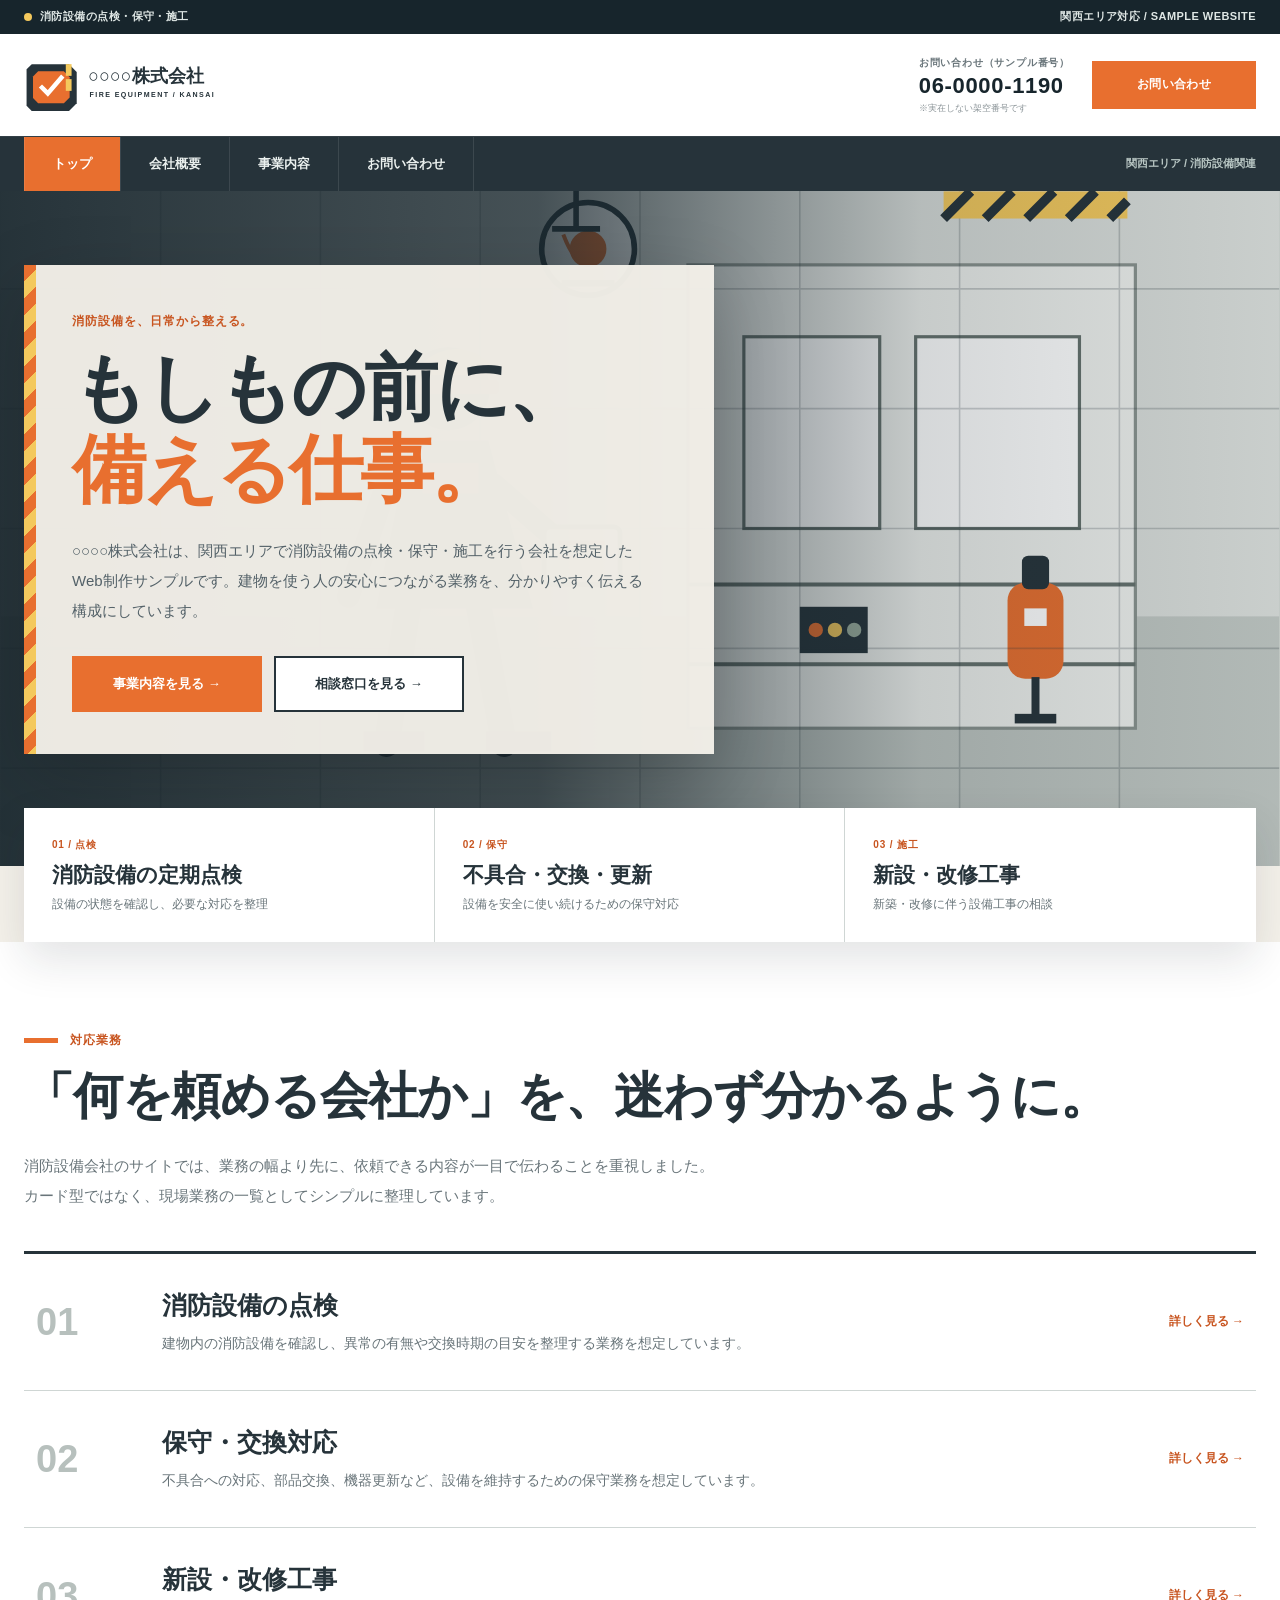
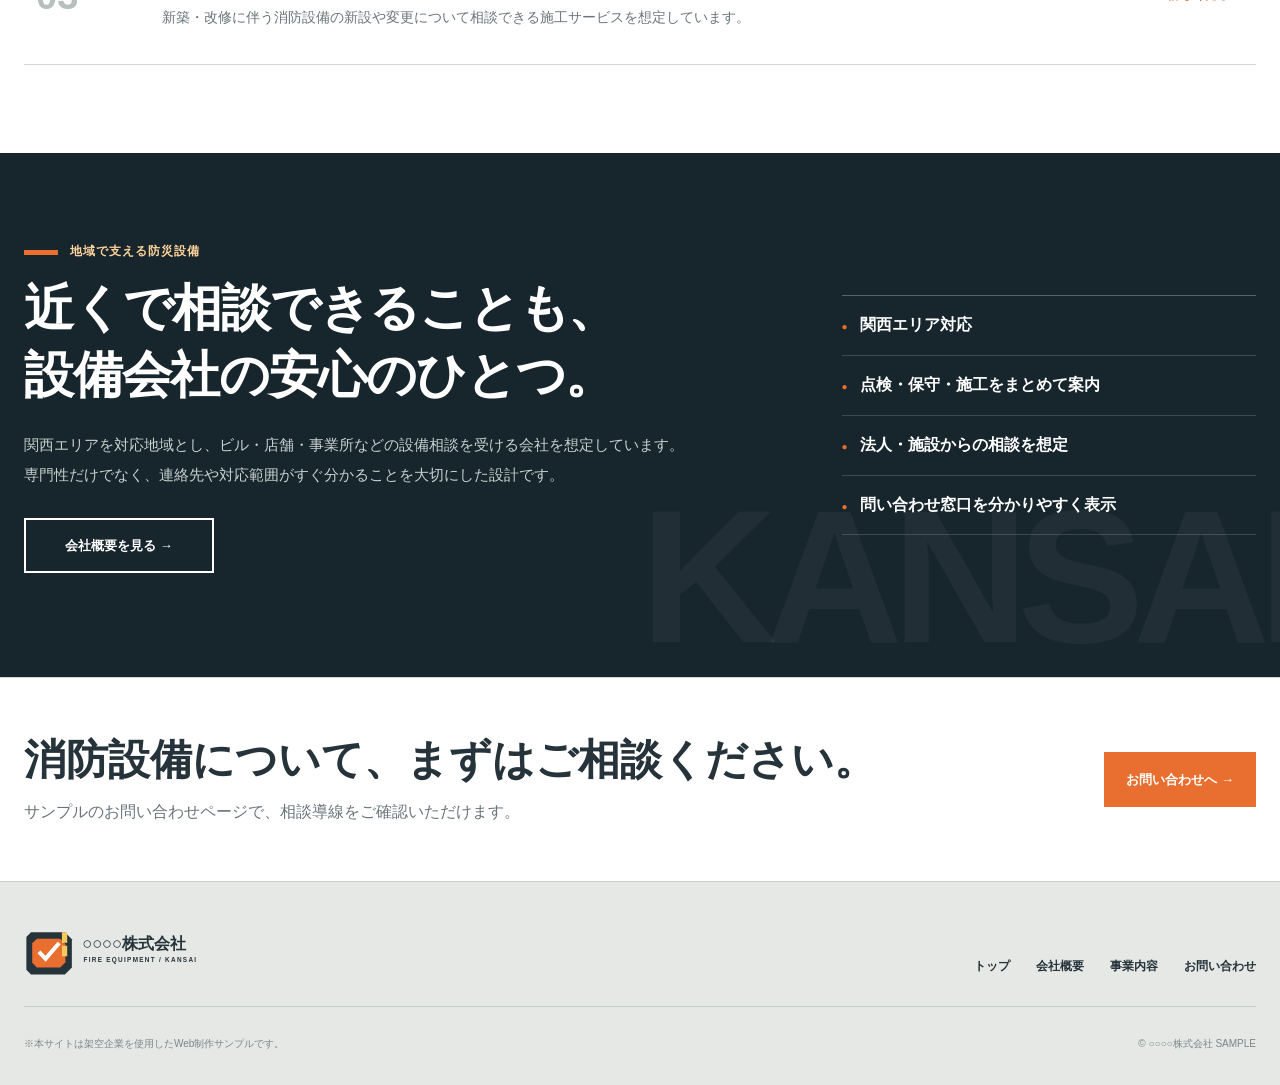
==== commit f6d0509f: "全ページの見出しを意味単位で改行し、スマホの不自然な文字分割を修正" ====
--- a/index.html
+++ b/index.html
@@ -7,7 +7,7 @@
   <title>○○○○株式会社 | 消防設備サンプルサイト</title>
   <link rel="icon" href="assets/logo.svg" type="image/svg+xml">
   <link rel="stylesheet" href="css/style.css">
-  <link rel="stylesheet" href="css/japanese-wrap.css?v=20260909-1">
+  <link rel="stylesheet" href="css/japanese-wrap.css?v=20260929-phrase">
 </head>
 <body id="top">
 <div class="site-topline"><div class="container topline-inner"><p class="topline-status">消防設備の点検・保守・施工</p><p>関西エリア対応 / SAMPLE WEBSITE</p></div></div>
@@ -31,7 +31,7 @@
     <div class="container hero-inner">
       <div class="hero-sign">
         <p class="hero-label">消防設備を、日常から整える。</p>
-        <h1>もしもの前に、<span>備える仕事。</span></h1>
+        <h1 class="jp-flow"><span class="jp-phrase"><span class="jp-part">もしもの</span><wbr><span class="jp-part">前に、</span></span><wbr><span class="jp-phrase jp-accent">備える仕事。</span></h1>
         <p class="hero-text">○○○○株式会社は、関西エリアで消防設備の点検・保守・施工を行う会社を想定したWeb制作サンプルです。建物を使う人の安心につながる業務を、分かりやすく伝える構成にしています。</p>
         <div class="hero-actions"><a class="button button-orange" href="service.html">事業内容を見る →</a><a class="button" href="contact.html">相談窓口を見る →</a></div>
       </div>
@@ -47,7 +47,7 @@
   <section class="section section-white">
     <div class="container">
       <p class="kicker">対応業務</p>
-      <h2 class="section-title">「何を頼める会社か」を、<br>迷わず分かるように。</h2>
+      <h2 class="section-title jp-flow"><span class="jp-phrase"><span class="jp-part">「何を頼める</span><wbr><span class="jp-part">会社か」を、</span></span><wbr><span class="jp-phrase"><span class="jp-part">迷わず</span><wbr><span class="jp-part">分かるように。</span></span></h2>
       <p class="section-lead">消防設備会社のサイトでは、業務の幅より先に、依頼できる内容が一目で伝わることを重視しました。カード型ではなく、現場業務の一覧としてシンプルに整理しています。</p>
       <div class="service-lines">
         <article class="service-line"><div class="num">01</div><div><h3>消防設備の点検</h3><p>建物内の消防設備を確認し、異常の有無や交換時期の目安を整理する業務を想定しています。</p></div><a href="service.html">詳しく見る →</a></article>
@@ -59,14 +59,14 @@
 
   <section class="promise">
     <div class="container promise-inner">
-      <div><p class="kicker">地域で支える防災設備</p><h2 class="section-title">近くで相談できることも、<br>設備会社の安心のひとつ。</h2><p class="section-lead">関西エリアを対応地域とし、ビル・店舗・事業所などの設備相談を受ける会社を想定しています。専門性だけでなく、連絡先や対応範囲がすぐ分かることを大切にした設計です。</p><p style="margin-top:28px"><a class="button button-light" href="about.html">会社概要を見る →</a></p></div>
+      <div><p class="kicker">地域で支える防災設備</p><h2 class="section-title jp-flow"><span class="jp-phrase"><span class="jp-part">近くで</span><wbr><span class="jp-part">相談できることも、</span></span><wbr><span class="jp-phrase"><span class="jp-part">設備会社の</span><wbr><span class="jp-part">安心のひとつ。</span></span></h2><p class="section-lead">関西エリアを対応地域とし、ビル・店舗・事業所などの設備相談を受ける会社を想定しています。専門性だけでなく、連絡先や対応範囲がすぐ分かることを大切にした設計です。</p><p style="margin-top:28px"><a class="button button-light" href="about.html">会社概要を見る →</a></p></div>
       <ul class="promise-list"><li>関西エリア対応</li><li>点検・保守・施工をまとめて案内</li><li>法人・施設からの相談を想定</li><li>問い合わせ窓口を分かりやすく表示</li></ul>
     </div>
   </section>
 
-  <section class="contact-cta"><div class="container contact-cta-inner"><div><h2>消防設備について、まずはご相談ください。</h2><p>サンプルのお問い合わせページで、相談導線をご確認いただけます。</p></div><a class="button button-orange" href="contact.html">お問い合わせへ →</a></div></section>
+  <section class="contact-cta"><div class="container contact-cta-inner"><div><h2 class="jp-flow"><span class="jp-phrase">消防設備について、</span><wbr><span class="jp-phrase"><span class="jp-part">まずは</span><wbr><span class="jp-part">ご相談ください。</span></span></h2><p>サンプルのお問い合わせページで、相談導線をご確認いただけます。</p></div><a class="button button-orange" href="contact.html">お問い合わせへ →</a></div></section>
 </main>
 <footer class="site-footer"><div class="container"><div class="footer-main"><a class="footer-logo" href="index.html"><img src="assets/logo.svg" alt="○○○○株式会社"></a><nav class="footer-nav" aria-label="フッターナビ"><a href="index.html">トップ</a><a href="about.html">会社概要</a><a href="service.html">事業内容</a><a href="contact.html">お問い合わせ</a></nav></div><div class="footer-bottom"><p>※本サイトは架空企業を使用したWeb制作サンプルです。</p><p>© ○○○○株式会社 SAMPLE</p></div></div></footer>
-<script src="js/main.js"></script>
+<script src="js/main.js?v=20260929-phrase"></script>
 </body>
 </html>
--- a/css/japanese-wrap.css
+++ b/css/japanese-wrap.css
@@ -1,104 +1,41 @@
-/* Japanese phrase-aware wrapping
-   Keep line breaks natural when the viewport width changes. */
-
-html[lang="ja"],
-body{
-  line-break:strict;
-  word-break:normal;
-  overflow-wrap:normal;
-  hyphens:none;
+/* 消防施工HPと同じ意味単位の改行。文字サイズは既存CSSを維持する。 */
+html[lang="ja"],body{line-break:strict;word-break:normal;overflow-wrap:normal;hyphens:none}
+@supports(word-break:auto-phrase){
+  p,li,dt,dd,label{word-break:auto-phrase;text-wrap:pretty}
+  h3{word-break:auto-phrase;text-wrap:balance}
 }
 
-/* Use the browser's Japanese phrase analysis when available.
-   This avoids line endings moving one character at a time. */
-@supports (word-break:auto-phrase){
-  html[lang="ja"],
-  body{
-    word-break:auto-phrase;
-  }
+/* 外側の意味のまとまりを優先し、収まらない時だけ内側の区切りを使う。 */
+h1.jp-flow,h2.jp-flow{
+  min-width:0;max-width:100%;line-break:strict;word-break:normal;
+  overflow-wrap:normal;hyphens:none;text-wrap:wrap;
+}
+h1.jp-flow .jp-phrase,h2.jp-flow .jp-phrase{
+  display:inline-block;max-width:100%;white-space:normal;
+  word-break:keep-all;overflow-wrap:break-word;vertical-align:baseline;
+}
+h1.jp-flow .jp-part,h2.jp-flow .jp-part{
+  display:inline-block;max-width:100%;white-space:normal;
+  word-break:keep-all;overflow-wrap:anywhere;vertical-align:baseline;
+}
+h1.jp-flow wbr,h2.jp-flow wbr{display:inline}
+/* 既存の「h1内のspanをすべてオレンジ・ブロック表示」から見出しの色を保護する。 */
+.hero h1.jp-flow span{color:inherit}
+.hero h1.jp-flow .jp-accent{color:var(--orange)}
 
-  p,
-  li,
-  dt,
-  dd,
-  label,
-  .section-lead,
-  .hero-text,
-  .page-hero p,
-  .service-line p,
-  .work-block p,
-  .message-block p,
-  .about-point p,
-  .form-note{
-    word-break:auto-phrase;
-    text-wrap:pretty;
-  }
+.hero-sign,.header-main>*,.service-line>*,.promise-inner>*,
+.message-block,.about-point,.company-row>*,.work-block>*,
+.contact-rail>*,.form-grid>*,.contact-cta-inner>*{min-width:0}
+.contact-rail strong,.company-row dd{overflow-wrap:anywhere}
+.contact-form input,.contact-form textarea{min-width:0;max-width:100%}
 
-  h1,
-  h2,
-  h3,
-  .section-title{
-    word-break:auto-phrase;
-    text-wrap:balance;
-  }
+/* PCは文字を縮めず、文章側の幅を活用する。 */
+@media(min-width:981px){
+  :root{--max:1280px}
+  .promise-inner{grid-template-columns:minmax(0,1.3fr) minmax(0,.7fr);gap:48px}
+  .promise .section-title{max-width:100%}
 }
-
-/* Manual phrase wrappers can be used for important copy when a browser does
-   not support auto-phrase. Breaks occur only between phrase units. */
-.jp-flow{
-  line-break:strict;
-  overflow-wrap:normal;
-  hyphens:none;
+@media(max-width:760px){
+  .menu-button{flex-shrink:0}
+  p,li,dt,dd,label{max-width:100%;overflow-wrap:break-word}
 }
-
-@supports not (word-break:auto-phrase){
-  .jp-flow{
-    word-break:keep-all;
-  }
-
-  .jp-flow .jp-phrase{
-    display:inline-block;
-    max-width:100%;
-    white-space:nowrap;
-  }
-
-  .jp-flow wbr{
-    display:inline;
-  }
-}
-
-@supports (word-break:auto-phrase){
-  .jp-flow .jp-phrase{
-    display:inline;
-    max-width:none;
-    white-space:normal;
-  }
-
-  .jp-flow wbr{
-    display:none;
-  }
-}
-
-/* Do not let grid/flex children collapse into one-character columns. */
-.hero-sign,
-.service-line > *,
-.promise-inner > *,
-.message-block,
-.about-point,
-.company-row > *,
-.work-block > *,
-.contact-rail > *,
-.form-grid > *,
-.contact-cta-inner > *{
-  min-width:0;
-}
-
-@media(max-width:760px){
-  p,
-  li,
-  dt,
-  dd,
-  label{
-    max-width:100%;
-  }
-}
